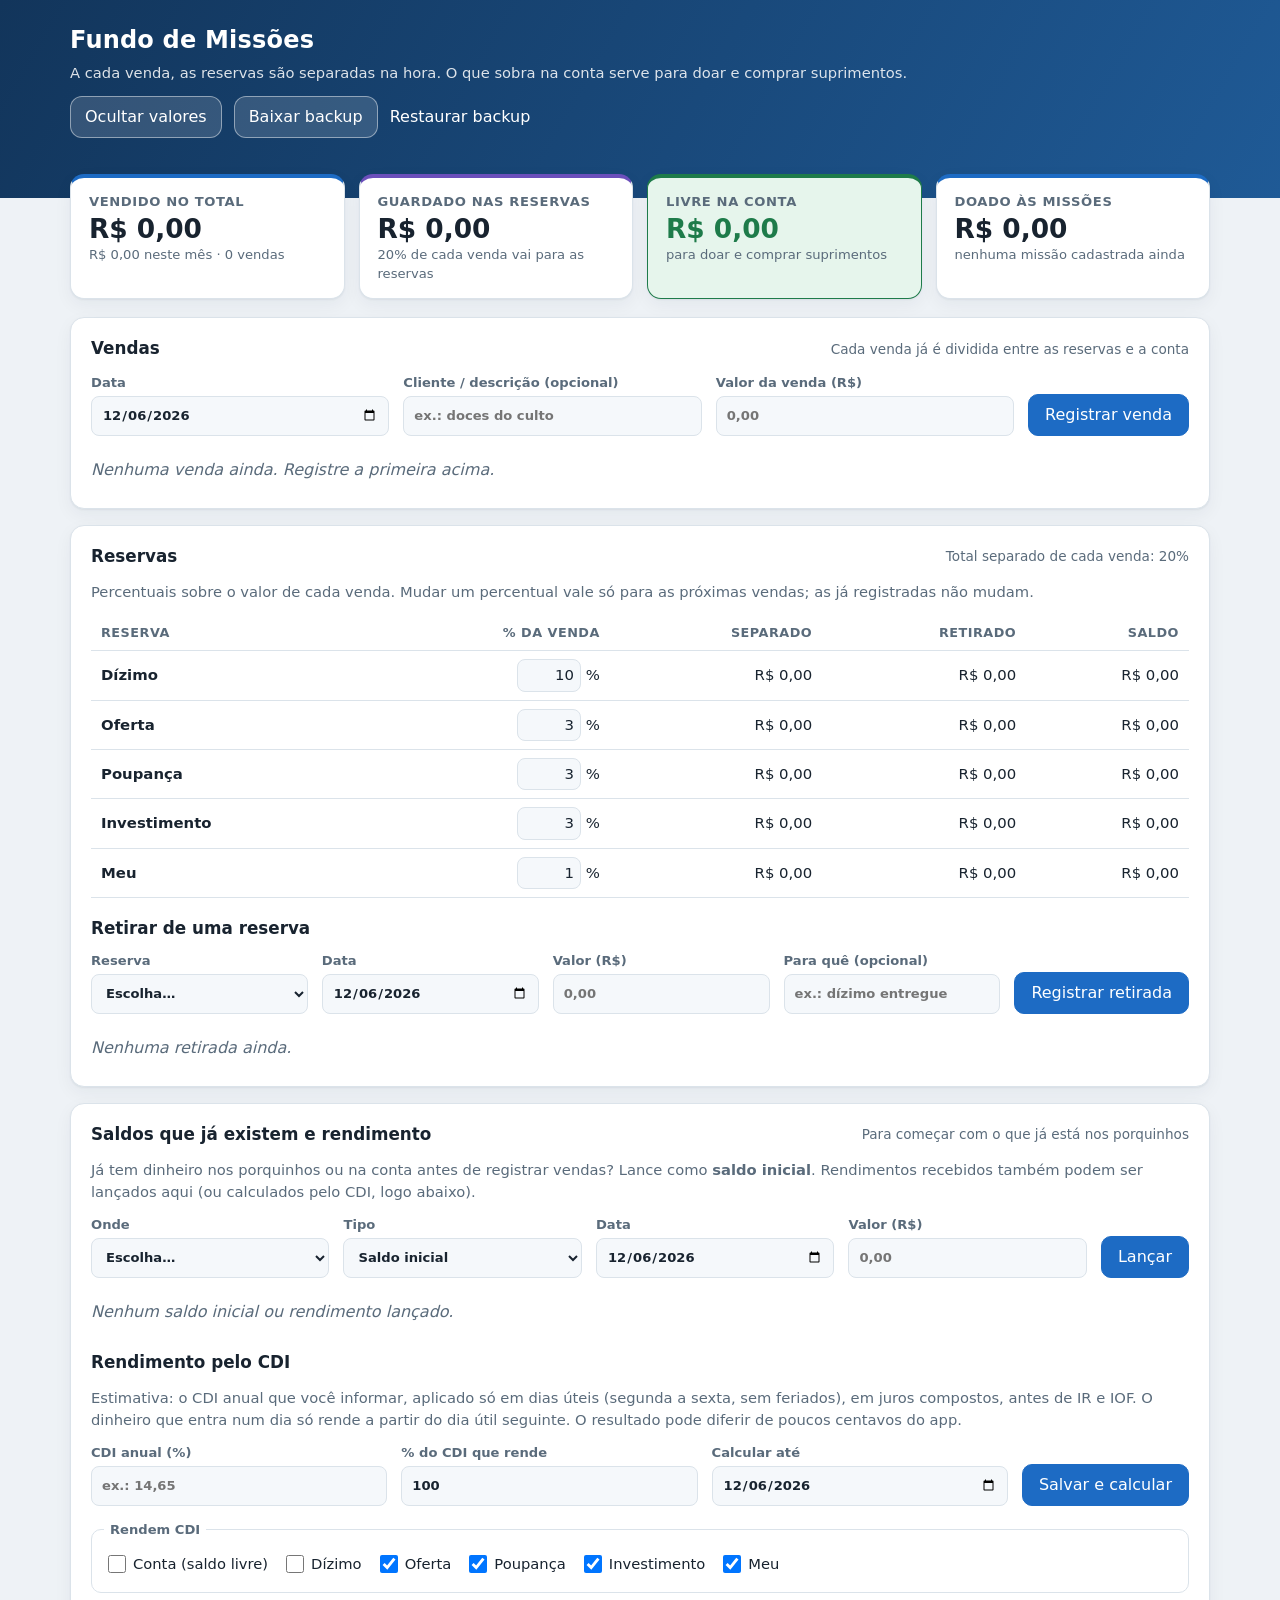
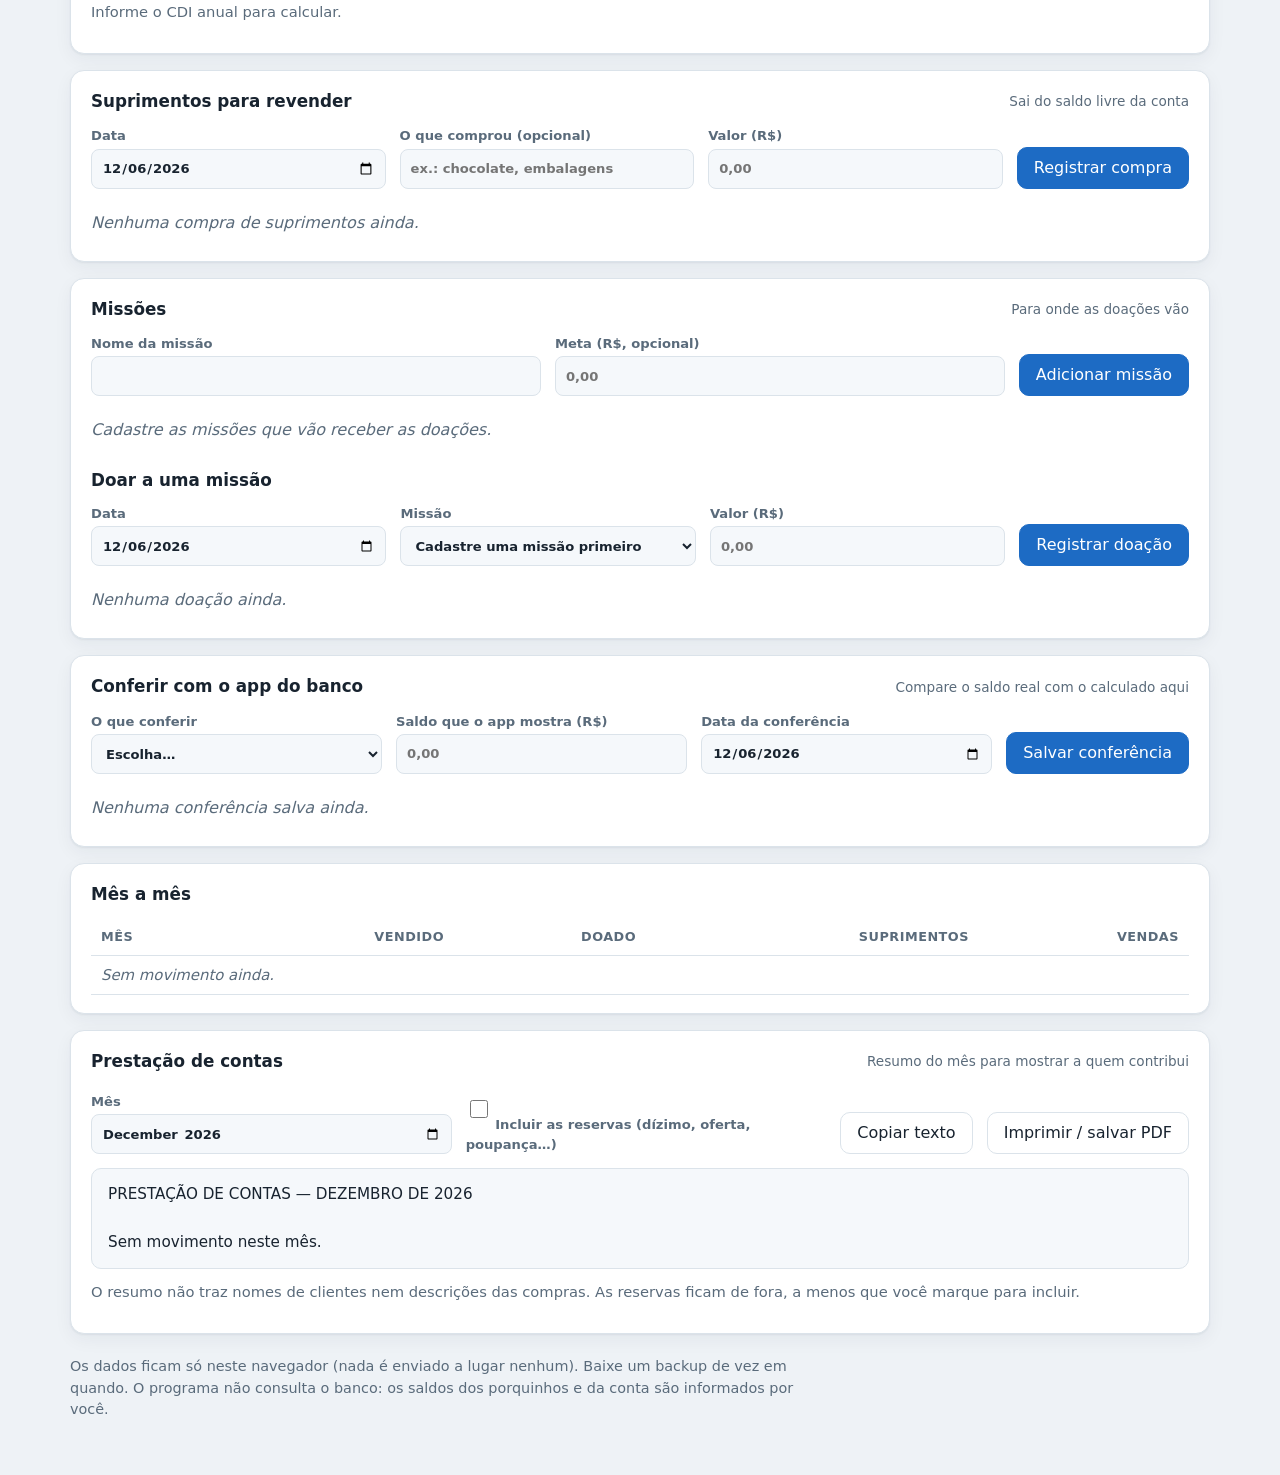
==== missoes/index.html @ 1c04defd "Planejador financeiro e Fundo de Missoes (versao publicada, exemplo generico) Co-Authored-By: Claude" ====
<!doctype html>
<html lang="pt-BR">
<head>
  <meta charset="utf-8">
  <meta name="viewport" content="width=device-width, initial-scale=1">
  <title>Fundo de Missões</title>
  <link rel="stylesheet" href="style.css">
  <link rel="stylesheet" href="missoes.css">
  <link rel="manifest" href="manifest.webmanifest">
  <meta name="theme-color" content="rgb(30,123,74)">
  <link rel="apple-touch-icon" href="icone-192.png">
  <script src="registrar-sw.js" defer></script>
</head>
<body>
  <header class="topo">
    <div class="topo-conteudo">
      <div>
        <h1>Fundo de Missões</h1>
        <p>A cada venda, as reservas são separadas na hora. O que sobra na conta serve para doar e comprar suprimentos.</p>
      </div>
      <div class="topo-acoes">
        <button type="button" id="btn-ocultar" class="ocultar" aria-pressed="false" title="Esconde valores e nomes, por exemplo para apresentar a tela a outras pessoas">Ocultar valores</button>
        <button type="button" id="btn-baixar" class="ocultar" title="Baixa um arquivo com todos os dados">Baixar backup</button>
        <label class="ocultar rotulo-arquivo" title="Restaura os dados de um backup baixado antes">Restaurar backup<input type="file" id="arq-backup" accept=".json,application/json" class="oculto-visual"></label>
      </div>
    </div>
  </header>

  <main>
    <section class="resumo" aria-label="Resumo do fundo" aria-live="polite">
      <article class="kpi">
        <span class="kpi-rotulo">Vendido no total</span>
        <strong id="k-vendido">–</strong>
        <small id="k-vendido-det"></small>
      </article>
      <article class="kpi">
        <span class="kpi-rotulo">Guardado nas reservas</span>
        <strong id="k-reservas">–</strong>
        <small id="k-reservas-det"></small>
      </article>
      <article class="kpi resultado positivo">
        <span class="kpi-rotulo">Livre na conta</span>
        <strong id="k-livre">–</strong>
        <small>para doar e comprar suprimentos</small>
      </article>
      <article class="kpi">
        <span class="kpi-rotulo">Doado às missões</span>
        <strong id="k-enviado">–</strong>
        <small id="k-enviado-det"></small>
      </article>
    </section>

    <p id="msg" class="mensagem" role="status" hidden></p>

    <section class="cartao" aria-labelledby="t-venda">
      <div class="cartao-topo"><h2 id="t-venda">Vendas</h2><span class="dica">Cada venda já é dividida entre as reservas e a conta</span></div>
      <form id="f-venda" class="formulario" autocomplete="off">
        <label>Data<input type="date" id="e-data" required></label>
        <label>Cliente / descrição (opcional)<input type="text" id="e-origem" maxlength="60" placeholder="ex.: doces do culto"></label>
        <label>Valor da venda (R$)<input type="text" id="e-valor" inputmode="decimal" placeholder="0,00" required></label>
        <button type="submit">Registrar venda</button>
      </form>
      <p id="previa" class="nota" aria-live="polite"></p>
      <ul id="entradas" class="mi-lista"></ul>
    </section>

    <section class="cartao" aria-labelledby="t-res">
      <div class="cartao-topo"><h2 id="t-res">Reservas</h2><span id="res-total" class="dica"></span></div>
      <p class="nota">Percentuais sobre o valor de cada venda. Mudar um percentual vale só para as próximas vendas; as já registradas não mudam.</p>
      <div class="tabela-rolagem">
        <table class="mi-tabela">
          <thead><tr><th scope="col">Reserva</th><th scope="col">% da venda</th><th scope="col">Separado</th><th scope="col">Retirado</th><th scope="col">Saldo</th></tr></thead>
          <tbody id="reservas"></tbody>
        </table>
      </div>
      <h3 class="mi-subtitulo">Retirar de uma reserva</h3>
      <form id="f-retirada" class="formulario" autocomplete="off">
        <label>Reserva<select id="r-reserva" required></select></label>
        <label>Data<input type="date" id="r-data" required></label>
        <label>Valor (R$)<input type="text" id="r-valor" inputmode="decimal" placeholder="0,00" required></label>
        <label>Para quê (opcional)<input type="text" id="r-nota" maxlength="60" placeholder="ex.: dízimo entregue"></label>
        <button type="submit">Registrar retirada</button>
      </form>
      <ul id="retiradas" class="mi-lista"></ul>
    </section>

    <section class="cartao" aria-labelledby="t-aj">
      <div class="cartao-topo"><h2 id="t-aj">Saldos que já existem e rendimento</h2><span class="dica">Para começar com o que já está nos porquinhos</span></div>
      <p class="nota">Já tem dinheiro nos porquinhos ou na conta antes de registrar vendas? Lance como <strong>saldo inicial</strong>. Rendimentos recebidos também podem ser lançados aqui (ou calculados pelo CDI, logo abaixo).</p>
      <form id="f-ajuste" class="formulario" autocomplete="off">
        <label>Onde<select id="a-chave" required></select></label>
        <label>Tipo<select id="a-tipo"><option value="inicial">Saldo inicial</option><option value="rendimento">Rendimento recebido</option></select></label>
        <label>Data<input type="date" id="a-data" required></label>
        <label>Valor (R$)<input type="text" id="a-valor" inputmode="decimal" placeholder="0,00" required></label>
        <button type="submit">Lançar</button>
      </form>
      <ul id="ajustes" class="mi-lista"></ul>

      <h3 class="mi-subtitulo">Rendimento pelo CDI</h3>
      <p class="nota">Estimativa: o CDI anual que você informar, aplicado só em dias úteis (segunda a sexta, sem feriados), em juros compostos, antes de IR e IOF. O dinheiro que entra num dia só rende a partir do dia útil seguinte. O resultado pode diferir de poucos centavos do app.</p>
      <form id="f-cdi" class="formulario" autocomplete="off">
        <label>CDI anual (%)<input type="text" id="cdi-anual" inputmode="decimal" placeholder="ex.: 14,65"></label>
        <label>% do CDI que rende<input type="text" id="cdi-pct" inputmode="decimal" placeholder="100" value="100"></label>
        <label>Calcular até<input type="date" id="cdi-ate"></label>
        <button type="submit">Salvar e calcular</button>
      </form>
      <fieldset class="mi-rende"><legend>Rendem CDI</legend><div id="rende-marcas"></div></fieldset>
      <div id="cdi-resultado"></div>
    </section>

    <section class="cartao" aria-labelledby="t-sup">
      <div class="cartao-topo"><h2 id="t-sup">Suprimentos para revender</h2><span class="dica">Sai do saldo livre da conta</span></div>
      <form id="f-suprimento" class="formulario" autocomplete="off">
        <label>Data<input type="date" id="s-data" required></label>
        <label>O que comprou (opcional)<input type="text" id="s-desc" maxlength="60" placeholder="ex.: chocolate, embalagens"></label>
        <label>Valor (R$)<input type="text" id="s-valor" inputmode="decimal" placeholder="0,00" required></label>
        <button type="submit">Registrar compra</button>
      </form>
      <ul id="suprimentos" class="mi-lista"></ul>
    </section>

    <section class="cartao" aria-labelledby="t-missoes">
      <div class="cartao-topo"><h2 id="t-missoes">Missões</h2><span class="dica">Para onde as doações vão</span></div>
      <form id="f-missao" class="formulario" autocomplete="off">
        <label>Nome da missão<input type="text" id="m-nome" maxlength="60" required></label>
        <label>Meta (R$, opcional)<input type="text" id="m-meta" inputmode="decimal" placeholder="0,00"></label>
        <button type="submit">Adicionar missão</button>
      </form>
      <ul id="missoes" class="mi-lista"></ul>
      <h3 class="mi-subtitulo">Doar a uma missão</h3>
      <form id="f-envio" class="formulario" autocomplete="off">
        <label>Data<input type="date" id="v-data" required></label>
        <label>Missão<select id="v-missao" required></select></label>
        <label>Valor (R$)<input type="text" id="v-valor" inputmode="decimal" placeholder="0,00" required></label>
        <button type="submit">Registrar doação</button>
      </form>
      <ul id="envios" class="mi-lista"></ul>
    </section>

    <section class="cartao" aria-labelledby="t-conf">
      <div class="cartao-topo"><h2 id="t-conf">Conferir com o app do banco</h2><span class="dica">Compare o saldo real com o calculado aqui</span></div>
      <form id="f-conf" class="formulario" autocomplete="off">
        <label>O que conferir<select id="c-chave" required></select></label>
        <label>Saldo que o app mostra (R$)<input type="text" id="c-valor" inputmode="decimal" placeholder="0,00"></label>
        <label>Data da conferência<input type="date" id="c-data"></label>
        <button type="submit">Salvar conferência</button>
      </form>
      <ul id="conferencias" class="mi-lista"></ul>
    </section>

    <section class="cartao" aria-labelledby="t-meses">
      <div class="cartao-topo"><h2 id="t-meses">Mês a mês</h2></div>
      <div class="tabela-rolagem">
        <table class="mi-tabela">
          <thead><tr><th scope="col">Mês</th><th scope="col">Vendido</th><th scope="col">Doado</th><th scope="col">Suprimentos</th><th scope="col">Vendas</th></tr></thead>
          <tbody id="meses"></tbody>
        </table>
      </div>
    </section>

    <section class="cartao" id="sec-prestacao" aria-labelledby="t-prest">
      <div class="cartao-topo"><h2 id="t-prest">Prestação de contas</h2><span class="dica">Resumo do mês para mostrar a quem contribui</span></div>
      <div class="formulario">
        <label>Mês<input type="month" id="pc-mes"></label>
        <label class="mi-marca-linha"><span><input type="checkbox" id="pc-reservas"> Incluir as reservas (dízimo, oferta, poupança…)</span></label>
        <button type="button" id="pc-copiar" class="secundario">Copiar texto</button>
        <button type="button" id="pc-imprimir" class="secundario">Imprimir / salvar PDF</button>
      </div>
      <p id="pc-aviso" class="nota" role="status"></p>
      <pre id="pc-texto" class="mi-relatorio" aria-label="Prestação de contas do mês"></pre>
      <p class="nota">O resumo não traz nomes de clientes nem descrições das compras. As reservas ficam de fora, a menos que você marque para incluir.</p>
    </section>

    <p class="aviso">Os dados ficam só neste navegador (nada é enviado a lugar nenhum). Baixe um backup de vez em quando. O programa não consulta o banco: os saldos dos porquinhos e da conta são informados por você.</p>
  </main>

  <script src="calculo.js"></script>
  <script src="app.js"></script>
</body>
</html>
---- missoes/style.css ----
:root {
  --fundo: #eef2f6; --cartao: #ffffff; --texto: #18232f; --suave: #5a6b7b; --borda: #dbe3ea; --campo: #f5f8fb;
  --marca: #12355b; --marca-2: #1f5a96; --azul: #1d6bc4;
  --bom: #1e7b4a; --bom-fundo: #e6f5ec; --ruim: #b3261e; --ruim-fundo: #fcebe9;
  --c-folha: #b85f00; --c-reservas: #6b4fbb; --c-despesas: #1d6bc4; --c-sobra: #1e7b4a; --c-falta: #b3261e;
  --sombra: 0 1px 2px rgba(16, 36, 60, .06), 0 6px 18px rgba(16, 36, 60, .05);
  color-scheme: light dark;
}
@media (prefers-color-scheme: dark) {
  :root {
    --fundo: #0e1620; --cartao: #16222f; --texto: #e7eef5; --suave: #9fb0c0; --borda: #2a3b4c; --campo: #101b27;
    --marca: #0b2540; --marca-2: #1b4676; --azul: #6aa5ee;
    --bom: #5fd391; --bom-fundo: #11322a; --ruim: #ff8a80; --ruim-fundo: #3a1b1a;
    --c-folha: #ffb04d; --c-reservas: #b9a4f5; --c-despesas: #6aa5ee; --c-sobra: #5fd391; --c-falta: #ff8a80;
    --sombra: 0 1px 2px rgba(0, 0, 0, .4);
  }
}
* { box-sizing: border-box; }
body { margin: 0; background: var(--fundo); color: var(--texto); font: 16px/1.5 system-ui, "Segoe UI", Roboto, sans-serif; }
h1, h2, h3, p { margin: 0; }

/* ---------- topo ---------- */
.topo { background: linear-gradient(120deg, var(--marca), var(--marca-2)); color: #fff; }
.topo-conteudo { max-width: 1180px; margin: 0 auto; padding: 22px 20px 60px; display: flex; justify-content: space-between; align-items: center; gap: 12px; flex-wrap: wrap; }
.topo h1 { font-size: 1.5rem; letter-spacing: .2px; }
.topo p { opacity: .85; }
main { max-width: 1180px; margin: 0 auto; padding: 20px 20px 40px; overflow-x: clip; }
.cartao, .kpi { min-width: 0; }

/* ---------- resumo ---------- */
.resumo { display: grid; grid-template-columns: repeat(4, 1fr); gap: 14px; margin: -44px 0 18px; position: relative; }
.kpi { background: var(--cartao); border-radius: 14px; padding: 14px 18px; box-shadow: var(--sombra); border: 1px solid var(--borda); border-top: 4px solid var(--azul); display: flex; flex-direction: column; min-width: 0; }
.kpi:nth-child(2) { border-top-color: var(--c-reservas); }
.kpi:nth-child(3) { border-top-color: var(--c-folha); }
.kpi-rotulo { color: var(--suave); font-size: .82rem; text-transform: uppercase; letter-spacing: .6px; font-weight: 600; }
.kpi strong { font-size: 1.65rem; line-height: 1.25; font-variant-numeric: tabular-nums; }
.kpi small { color: var(--suave); font-size: .82rem; }
.kpi.resultado.positivo { background: var(--bom-fundo); border-color: var(--bom); border-top-color: var(--bom); }
.kpi.resultado.positivo strong { color: var(--bom); }
.kpi.resultado.negativo { background: var(--ruim-fundo); border-color: var(--ruim); border-top-color: var(--ruim); }
.kpi.resultado.negativo strong { color: var(--ruim); }

/* ---------- cartões ---------- */
.cartao { background: var(--cartao); border: 1px solid var(--borda); border-radius: 14px; padding: 18px 20px; box-shadow: var(--sombra); }
.cartao-topo { display: flex; justify-content: space-between; align-items: center; gap: 10px; margin-bottom: 12px; }
.cartao h2, .cartao h3 { font-size: 1.05rem; }
.selo { font-variant-numeric: tabular-nums; font-weight: 700; font-size: .9rem; padding: 3px 12px; border-radius: 99px; background: var(--bom-fundo); color: var(--bom); white-space: nowrap; }
.selo.sai { background: var(--ruim-fundo); color: var(--ruim); }
.nota { color: var(--suave); font-size: .88rem; margin: -4px 0 12px; }

/* ---------- gráfico de fluxo ---------- */
.fluxo { margin-bottom: 20px; }
.barra { position: relative; display: flex; height: 34px; border-radius: 10px; overflow: hidden; background: var(--campo); border: 1px solid var(--borda); }
.seg { height: 100%; min-width: 0; }
.seg.folha { background: var(--c-folha); }
.seg.reservas { background: repeating-linear-gradient(45deg, var(--c-reservas) 0 6px, color-mix(in srgb, var(--c-reservas) 55%, #fff) 6px 11px); }
.seg.despesas { background: var(--c-despesas); }
.seg.sobra { background: var(--c-sobra); }
.marca-receita { position: absolute; top: -4px; bottom: -4px; width: 3px; background: var(--texto); border-radius: 2px; }
.legenda { list-style: none; padding: 0; margin: 14px 0 0; display: grid; grid-template-columns: repeat(auto-fit, minmax(min(100%, 260px), 1fr)); gap: 8px 28px; }
.legenda li { display: flex; align-items: center; gap: 8px; font-size: .9rem; padding: 6px 0; border-bottom: 1px solid var(--borda); }
.legenda .amostra { width: 14px; height: 14px; border-radius: 4px; flex: none; }
.legenda .amostra.folha { background: var(--c-folha); }
.legenda .amostra.reservas { background: repeating-linear-gradient(45deg, var(--c-reservas) 0 3px, color-mix(in srgb, var(--c-reservas) 55%, #fff) 3px 6px); }
.legenda .amostra.despesas { background: var(--c-despesas); }
.legenda .amostra.sobra { background: var(--c-sobra); }
.legenda b { font-variant-numeric: tabular-nums; margin-left: auto; }
.legenda i { color: var(--suave); font-style: normal; font-size: .82rem; min-width: 42px; text-align: right; }
.fluxo .nota { margin: 12px 0 0; }

/* ---------- colunas ---------- */
.colunas { display: grid; grid-template-columns: 1fr 1fr; gap: 20px; align-items: start; }
.coluna { display: flex; flex-direction: column; gap: 16px; min-width: 0; }
.grupo { display: flex; align-items: center; gap: 10px; font-size: .85rem; text-transform: uppercase; letter-spacing: 1px; color: var(--suave); font-weight: 700; }
.ponto { width: 10px; height: 10px; border-radius: 50%; background: var(--bom); }
.ponto.sai { background: var(--ruim); }

.linhas { display: flex; flex-direction: column; margin-bottom: 12px; }
.linha { display: grid; grid-template-columns: 1fr 150px 32px; gap: 8px; align-items: center; padding: 4px 0; border-bottom: 1px solid var(--borda); }
.linha:last-child { border-bottom: 0; }
.linha.reserva { grid-template-columns: 1fr 84px 130px; }
input { font: inherit; color: var(--texto); }
.linha input[type="text"] { width: 100%; padding: 7px 8px; border: 1px solid transparent; border-radius: 8px; background: transparent; }
.linha input[type="text"]:hover { background: var(--campo); }
.moeda { display: flex; align-items: center; border: 1px solid var(--borda); border-radius: 8px; background: var(--campo); padding: 0 8px; }
.moeda span { color: var(--suave); font-size: .85rem; }
.moeda input { width: 100%; border: 0; background: transparent; text-align: right; padding: 7px 0 7px 6px; font-variant-numeric: tabular-nums; }
.moeda input:focus { outline: none; }
.moeda:focus-within, .linha input[type="text"]:focus { border-color: var(--azul); background: var(--cartao); box-shadow: 0 0 0 3px color-mix(in srgb, var(--azul) 25%, transparent); outline: none; }
.linha.reserva .moeda input { padding-left: 0; }
.linha.reserva .valor { text-align: right; font-variant-numeric: tabular-nums; color: var(--ruim); font-size: .95rem; }
.vazio { color: var(--suave); font-style: italic; padding: 8px 0; }

.total-linha { display: flex; justify-content: space-between; gap: 12px; padding: 10px 0 0; border-top: 2px solid var(--borda); font-variant-numeric: tabular-nums; }
.total-linha.destaque { font-size: 1.05rem; color: var(--bom); font-weight: 700; }

/* ---------- botões ---------- */
button { font: inherit; cursor: pointer; border-radius: 10px; padding: 8px 16px; border: 1px solid var(--azul); background: var(--azul); color: #fff; }
button.adicionar { background: transparent; color: var(--azul); border: 1px dashed var(--azul); width: 100%; }
button.adicionar:hover { background: color-mix(in srgb, var(--azul) 10%, transparent); }
button.secundario { background: transparent; color: var(--texto); border-color: var(--borda); }
button.secundario:hover { background: var(--campo); }
button.remover { background: transparent; border: 0; color: var(--suave); padding: 4px; border-radius: 8px; line-height: 1; }
button.remover:hover { color: var(--ruim); background: var(--ruim-fundo); }
button:focus-visible { outline: 3px solid var(--azul); outline-offset: 2px; }

.aviso { color: var(--suave); font-size: .9rem; margin: 22px 0 14px; max-width: 760px; }
.rodape { display: flex; gap: 8px; flex-wrap: wrap; }

@media (max-width: 960px) {
  .resumo { grid-template-columns: repeat(2, 1fr); }
  .colunas { grid-template-columns: 1fr; }
}
@media (max-width: 560px) {
  .resumo { grid-template-columns: 1fr; margin-top: -30px; }
  .linha { grid-template-columns: 1fr 120px 28px; }
  .linha.reserva { grid-template-columns: 1fr 76px 100px; }
  main { padding: 16px 12px 32px; }
}

/* ---------- seletor de mês no topo ---------- */
.seletor-mes { display: flex; align-items: center; gap: 8px; background: rgba(255, 255, 255, .14); padding: 6px 8px 6px 14px; border-radius: 12px; }
.seletor-mes span { font-size: .85rem; opacity: .9; }
.seletor-mes select { font: inherit; color: var(--texto); background: var(--cartao); border: 0; border-radius: 8px; padding: 6px 10px; cursor: pointer; }

/* ---------- tabela mês a mês ---------- */
.mensal { margin-bottom: 20px; }
.dica { color: var(--suave); font-size: .85rem; }
.tabela-rolagem { overflow-x: auto; margin: 0 -4px; padding: 0 4px; }
.tabela { border-collapse: separate; border-spacing: 0; width: 100%; font-size: .8rem; font-variant-numeric: tabular-nums; }
.tabela th, .tabela td { padding: 7px 5px; text-align: right; white-space: nowrap; border-bottom: 1px solid var(--borda); }
.tabela thead th { position: sticky; top: 0; background: var(--cartao); color: var(--suave); font-weight: 600; }
.tabela tbody th { text-align: left; font-weight: 500; position: sticky; left: 0; background: var(--cartao); z-index: 1; padding-right: 18px; }
.tabela thead th:first-child { text-align: left; position: sticky; left: 0; z-index: 2; }
.tabela tr.forte th, .tabela tr.forte td { font-weight: 700; background: var(--campo); }
.tabela td.atual { background: color-mix(in srgb, var(--azul) 14%, transparent); }
.tabela td.ano { border-left: 2px solid var(--borda); font-weight: 600; }
.tabela td.negativo { color: var(--ruim); }
.tabela td.positivo { color: var(--bom); }
button.mes { background: transparent; border: 1px solid transparent; color: var(--texto); padding: 4px 6px; font-size: .8rem; border-radius: 8px; font-weight: 600; }
button.mes:hover { border-color: var(--azul); }
button.mes.atual { background: var(--azul); color: #fff; }

/* ---------- linhas com mês ou prazo ---------- */
.linha.prazo { grid-template-columns: 1fr 138px 92px 32px; }
input.mini[aria-invalid="true"] { border-color: var(--ruim); background: var(--ruim-fundo); }
.linha.mes { grid-template-columns: 1fr 78px 138px 32px; }
.linha.cab { padding: 0 0 2px; border-bottom: 0; color: var(--suave); font-size: .75rem; text-transform: uppercase; letter-spacing: .5px; font-weight: 600; }
.linha.cab span:nth-child(2), .linha.cab span:nth-child(3) { text-align: left; padding-left: 4px; }
.linha.cab.prazo span:nth-child(2) { text-align: right; padding-right: 8px; }
.linha.inativa { opacity: .45; }
.linha.inativa:hover, .linha.inativa:focus-within { opacity: 1; }
select.mini, input.mini { font: inherit; color: var(--texto); background: var(--campo); border: 1px solid var(--borda); border-radius: 8px; padding: 6px 8px; width: 100%; min-width: 0; }
select.mini:focus-visible, input.mini:focus-visible { outline: 3px solid var(--azul); outline-offset: 1px; }

@media (max-width: 560px) {
  .linha.prazo, .linha.mes { grid-template-columns: 1fr 1fr 28px; }
  .linha.prazo > input[type="text"], .linha.mes > input[type="text"], .linha.cab span:first-child { grid-column: 1 / -1; }
  .linha.cab { display: none; }
  .seletor-mes { width: 100%; }
}

.tabela td.antes { color: var(--suave); opacity: .5; text-align: center; }

/* ---------- reajustes ---------- */
.reajustes { margin-bottom: 20px; }
.modo { display: flex; align-items: center; gap: 8px; font-size: .9rem; color: var(--suave); }
.modo select { font: inherit; color: var(--texto); background: var(--campo); border: 1px solid var(--borda); border-radius: 8px; padding: 6px 10px; }
.campos-reajuste { display: grid; grid-template-columns: repeat(auto-fit, minmax(200px, 1fr)); gap: 12px 16px; margin-bottom: 4px; }
.campo-reajuste { display: flex; flex-direction: column; gap: 4px; font-size: .85rem; color: var(--suave); }
.campo-reajuste .moeda input { text-align: right; }
.reajustes .nota { margin: 12px 0 0; }
.linha.prazo.reaj { grid-template-columns: 1fr 104px 80px 98px 26px; gap: 6px; }
.linha.cab.prazo.reaj span:nth-child(3) { text-align: left; padding-left: 4px; }
.linha.cab.prazo.reaj span:nth-child(4) { text-align: left; padding-left: 4px; }
.linha.reaj .moeda input::placeholder { color: var(--suave); opacity: .7; font-size: .8rem; }
.linha.reaj input.mini { padding: 6px 4px; text-align: center; font-size: .9rem; }
@media (max-width: 560px) {
  .linha.prazo.reaj { grid-template-columns: 1fr 1fr 1fr 28px; }
}

/* ---------- modo oculto ---------- */
.topo-acoes { display: flex; align-items: center; gap: 12px; flex-wrap: wrap; }
button.ocultar { background: rgba(255, 255, 255, .14); color: #fff; border: 1px solid rgba(255, 255, 255, .45); padding: 8px 14px; border-radius: 12px; }
button.ocultar:hover { background: rgba(255, 255, 255, .24); }
button.ocultar[aria-pressed="true"] { background: #fff; color: var(--marca); border-color: #fff; font-weight: 600; }
body.oculto .moeda input[readonly] { color: var(--suave); letter-spacing: 2px; cursor: not-allowed; }
body.oculto .kpi strong, body.oculto .selo, body.oculto .legenda b { letter-spacing: 1px; }
@media (max-width: 560px) { .topo-acoes { width: 100%; } .topo-acoes .seletor-mes { width: 100%; } }

/* ---------- navegação entre páginas ---------- */
.paginas { display: flex; gap: 6px; margin-top: 6px; flex-wrap: wrap; }
.paginas a { color: #fff; text-decoration: none; padding: 4px 14px; border-radius: 99px; background: rgba(255, 255, 255, .12); font-size: .92rem; }
.paginas a:hover { background: rgba(255, 255, 255, .24); }
.paginas a[aria-current="page"] { background: #fff; color: var(--marca); font-weight: 600; }
.paginas a:focus-visible { outline: 3px solid #fff; outline-offset: 2px; }

/* ---------- reservas: marca "No aporte" ---------- */
.linha.reserva { grid-template-columns: 1fr 84px 120px 96px; }
.no-aporte { display: flex; align-items: center; gap: 6px; font-size: .8rem; color: var(--suave); cursor: pointer; white-space: nowrap; }
@media (max-width: 560px) { .linha.reserva { grid-template-columns: 1fr 76px 96px; } .no-aporte { grid-column: 1 / -1; } }

/* ---------- página de aportes ---------- */
.modo-linha { display: flex; align-items: center; gap: 14px; flex-wrap: wrap; margin: -4px 0 16px; }
.modo-linha .modo { color: var(--texto); }
.cartao + .cartao { margin-top: 16px; }
.duas { display: grid; grid-template-columns: 1fr 1fr; gap: 28px; }
.sub { font-size: .8rem; text-transform: uppercase; letter-spacing: 1px; color: var(--suave); margin: 0 0 8px; }
.composicao { list-style: none; margin: 0; padding: 0; }
.composicao li { display: flex; justify-content: space-between; gap: 12px; padding: 7px 0; border-bottom: 1px solid var(--borda); font-size: .93rem; font-variant-numeric: tabular-nums; }
.composicao li b { font-weight: 600; white-space: nowrap; }
.composicao li.total { border-bottom: 0; border-top: 2px solid var(--borda); font-weight: 700; font-size: 1rem; color: var(--bom); }
.campos { display: grid; grid-template-columns: repeat(auto-fit, minmax(190px, 1fr)); gap: 12px; }
.cartao > .nota { margin-top: 12px; }

.evolucao { display: flex; align-items: flex-end; gap: 4px; height: 220px; padding-top: 8px; }
.col-ano { flex: 1; min-width: 0; height: 100%; display: flex; flex-direction: column; justify-content: flex-end; align-items: center; gap: 4px; cursor: default; }
.col-ano .pilha { width: 100%; height: calc(100% - 18px); display: flex; flex-direction: column-reverse; justify-content: flex-start; border-radius: 4px 4px 0 0; overflow: hidden; }
.col-ano small { color: var(--suave); font-size: .7rem; line-height: 14px; }
.col-ano.atual small { color: var(--texto); font-weight: 700; }
.col-ano:hover .pilha { filter: brightness(1.08); outline: 2px solid var(--azul); }
.seg-xp { display: block; background: var(--c-despesas); }
.seg-prev { display: block; background: repeating-linear-gradient(45deg, var(--c-folha) 0 5px, color-mix(in srgb, var(--c-folha) 55%, #fff) 5px 9px); }
.legenda .amostra.xp { background: var(--c-despesas); }
.legenda .amostra.prev { background: repeating-linear-gradient(45deg, var(--c-folha) 0 3px, color-mix(in srgb, var(--c-folha) 55%, #fff) 3px 6px); }
.legenda { display: flex; gap: 24px; flex-wrap: wrap; }
.legenda li { border-bottom: 0; }

.cotas { display: grid; grid-template-columns: repeat(auto-fit, minmax(330px, 1fr)); gap: 14px; }
.cota { border: 1px solid var(--borda); border-radius: 12px; padding: 14px 16px; background: var(--campo); }
.cota-topo { display: flex; align-items: center; gap: 10px; margin-bottom: 4px; }
.cota-topo h3 { font-size: 1rem; margin: 0; flex: 1; }
.chip-status { font-size: .75rem; padding: 2px 10px; border-radius: 99px; background: var(--cartao); border: 1px solid var(--borda); color: var(--suave); white-space: nowrap; }
.chip-status.ok { background: var(--bom-fundo); border-color: var(--bom); color: var(--bom); font-weight: 600; }
.cota .nota { margin: 0 0 10px; }
.cota-numeros { display: grid; grid-template-columns: repeat(3, 1fr); gap: 8px; margin: 12px 0 8px; }
.cota-numeros div { display: flex; flex-direction: column; font-size: .75rem; color: var(--suave); }
.cota-numeros strong { font-size: .98rem; color: var(--texto); font-variant-numeric: tabular-nums; }
.progresso { height: 10px; border-radius: 99px; background: var(--borda); overflow: hidden; }
.progresso span { display: block; height: 100%; background: var(--c-sobra); border-radius: 99px; }
.resumo-cotas { margin-top: 16px; max-width: 520px; }
.add-cota { display: flex; gap: 12px; align-items: center; flex-wrap: wrap; margin-top: 16px; }
.add-cota .inline select { margin-left: 8px; }
.inline { display: inline-flex; align-items: center; gap: 8px; font-size: .9rem; color: var(--suave); }
.inline select { font: inherit; color: var(--texto); background: var(--campo); border: 1px solid var(--borda); border-radius: 8px; padding: 6px 10px; }

@media (max-width: 760px) { .duas { grid-template-columns: 1fr; gap: 20px; } .cota-numeros { grid-template-columns: 1fr 1fr 1fr; } }
li.escala { color: var(--suave); font-size: .85rem; margin-left: auto; }

.alerta { background: var(--ruim-fundo); color: var(--ruim); border: 1px solid var(--ruim); border-left-width: 5px; border-radius: 12px; padding: 12px 16px; margin: 0 0 16px; font-size: .95rem; }
.alerta[hidden] { display: none; }
.tabela tr.alerta-linha th, .tabela tr.alerta-linha td { color: var(--ruim); }

/* ---------- página Carteira ---------- */
:root { --k1: #1d6bc4; --k2: #a85500; --k3: #1e7b4a; --k4: #6b4fbb; --k5: #b3261e; --k6: #0b7285; --k7: #7a5c00; --k-texto: #fff; }
@media (prefers-color-scheme: dark) {
  :root { --k1: #6aa5ee; --k2: #ffb04d; --k3: #5fd391; --k4: #b9a4f5; --k5: #ff8a80; --k6: #4fd0e0; --k7: #e6cf4d; --k-texto: #0f1720; }
}
.k1 { background: var(--k1); } .k2 { background: var(--k2); } .k3 { background: var(--k3); } .k4 { background: var(--k4); }
.k5 { background: var(--k5); } .k6 { background: var(--k6); } .k7 { background: var(--k7); }
.importar-linha { display: flex; gap: 10px; flex-wrap: wrap; align-items: center; }
.btn-arquivo { background: var(--azul); color: #fff; border-radius: 10px; padding: 9px 18px; cursor: pointer; border: 1px solid var(--azul); font-weight: 600; }
.btn-arquivo:hover { filter: brightness(1.1); }
.btn-arquivo:focus-within, input[type="file"]:focus-visible + .btn-arquivo { outline: 3px solid var(--azul); outline-offset: 2px; }
.importar .nota { margin: 12px 0 0; }
.importar #status-import { margin-top: 12px; color: var(--texto); }
.barra-classes { display: flex; height: 38px; border-radius: 10px; overflow: hidden; border: 1px solid var(--borda); gap: 2px; background: var(--cartao); }
.seg-classe { display: flex; align-items: center; justify-content: center; color: var(--k-texto); font-weight: 700; font-size: .85rem; min-width: 0; }
.legenda-classes { list-style: none; margin: 14px 0 0; padding: 0; display: grid; grid-template-columns: repeat(auto-fit, minmax(min(100%, 330px), 1fr)); gap: 0 28px; }
.legenda-classes li { display: flex; align-items: center; gap: 10px; padding: 7px 0; border-bottom: 1px solid var(--borda); font-size: .92rem; }
.legenda-classes b { margin-left: auto; font-variant-numeric: tabular-nums; }
.legenda-classes i { font-style: normal; color: var(--suave); min-width: 52px; text-align: right; font-variant-numeric: tabular-nums; }
.num-classe { width: 22px; height: 22px; border-radius: 6px; display: inline-flex; align-items: center; justify-content: center; color: var(--k-texto); font-weight: 700; font-size: .8rem; flex: none; }
.tabela-simples { font-size: .88rem; margin-bottom: 8px; }
.tabela-simples th, .tabela-simples td { padding: 7px 10px; }
.tabela-simples thead th { text-align: right; }
.tabela-simples thead th:first-child, .tabela-simples tbody th { text-align: left; position: static; background: transparent; }
.tabela-simples tbody th { font-weight: 600; white-space: nowrap; }
.tabela-simples td.negativo { color: var(--ruim); } .tabela-simples td.positivo { color: var(--bom); }
#conteudo > .cartao, #secoes > .cartao { margin-top: 16px; }
.cartao h3.sub { margin: 14px 0 6px; }
.alerta.ok { background: var(--bom-fundo); color: var(--bom); border-color: var(--bom); }

/* ---------- página Cartão de crédito ---------- */
.compras { display: flex; flex-direction: column; }
.compra { display: grid; grid-template-columns: minmax(150px, 1.5fr) minmax(110px, 1fr) 118px 138px 74px 104px 104px 30px; gap: 8px; align-items: center; }
.compra.cab { color: var(--suave); font-size: .72rem; text-transform: uppercase; letter-spacing: .5px; font-weight: 600; padding-bottom: 4px; }
.compra-bloco { padding: 10px 0 2px; border-bottom: 1px solid var(--borda); }
.compra-bloco.inativa .compra { opacity: .5; }
.compra-bloco.inativa .compra:hover, .compra-bloco.inativa .compra:focus-within { opacity: 1; }
.compra input.campo-compra { width: 100%; padding: 7px 8px; border: 1px solid transparent; border-radius: 8px; background: transparent; font: inherit; color: var(--texto); }
.compra input.campo-compra:hover { background: var(--campo); }
.compra input.campo-compra:focus { border-color: var(--azul); background: var(--cartao); outline: none; box-shadow: 0 0 0 3px color-mix(in srgb, var(--azul) 25%, transparent); }
.compra input.mini:disabled, .compra select.mini:disabled { opacity: .35; }
.nota-compra { margin: 4px 0 6px 8px; font-size: .82rem; }
.add-linha { display: flex; gap: 10px; flex-wrap: wrap; margin-top: 14px; }
.add-linha .adicionar { width: auto; padding: 8px 20px; }
.seg-rec { display: block; background: var(--c-despesas); }
.seg-parc { display: block; background: repeating-linear-gradient(45deg, var(--c-folha) 0 5px, color-mix(in srgb, var(--c-folha) 55%, #fff) 5px 9px); }
.legenda .amostra.rec { background: var(--c-despesas); }
.legenda .amostra.parc { background: repeating-linear-gradient(45deg, var(--c-folha) 0 3px, color-mix(in srgb, var(--c-folha) 55%, #fff) 3px 6px); }
.tabela tr.sub th, .tabela tr.sub td { color: var(--suave); font-style: italic; }
@media (max-width: 980px) {
  .compra { grid-template-columns: 1fr 1fr 1fr; }
  .compra.cab { display: none; }
  .compra > input.campo-compra:first-child { grid-column: 1 / -1; }
  .compra > button.remover { grid-column: 3; justify-self: end; }
}
@media (max-width: 760px) {
  .evolucao-mensal .col-ano small { font-size: .7rem; }
  .evolucao-mensal .col-ano:not(:nth-child(3n+1)) small { visibility: hidden; }
}

/* ---------- vários cartões ---------- */
.faixa-cartoes { display: grid; grid-template-columns: repeat(auto-fit, minmax(210px, 1fr)); gap: 12px; }
.cartao-resumo { border: 1px solid var(--borda); border-radius: 12px; padding: 12px 14px; background: var(--campo); display: flex; flex-direction: column; gap: 2px; }
.cartao-resumo.ativo { border-color: var(--azul); box-shadow: 0 0 0 2px color-mix(in srgb, var(--azul) 35%, transparent); background: var(--cartao); }
.cartao-resumo .banco { font-size: .72rem; text-transform: uppercase; letter-spacing: .6px; color: var(--suave); font-weight: 600; }
.cartao-resumo h3 { margin: 0; font-size: 1rem; }
.cartao-resumo strong { font-size: 1.35rem; font-variant-numeric: tabular-nums; }
.cartao-resumo small { color: var(--suave); }
.cartao-resumo .ver-so { margin-top: 8px; padding: 5px 10px; font-size: .82rem; }
.cartao-topo .modo { flex-wrap: wrap; }

.cartoes-blocos { display: flex; flex-direction: column; gap: 18px; }
.cartao-bloco { border: 1px solid var(--borda); border-radius: 14px; padding: 14px 16px; background: var(--campo); }
.cartao-bloco .compra-bloco:last-of-type { border-bottom: 0; }
.cartao-bloco-topo { display: flex; gap: 10px; align-items: center; flex-wrap: wrap; margin-bottom: 8px; }
.cartao-bloco-topo input { font: inherit; color: var(--texto); border: 1px solid transparent; background: transparent; border-radius: 8px; padding: 6px 8px; }
.cartao-bloco-topo input:hover { background: var(--cartao); border-color: var(--borda); }
.cartao-bloco-topo input:focus { outline: none; background: var(--cartao); border-color: var(--azul); box-shadow: 0 0 0 3px color-mix(in srgb, var(--azul) 25%, transparent); }
.nome-cartao { font-size: 1.1rem !important; font-weight: 700; width: 190px; }
.banco-cartao { font-size: .85rem !important; color: var(--suave) !important; width: 150px; text-transform: uppercase; letter-spacing: .5px; }
.cartao-bloco-topo .selo { margin-left: auto; background: var(--cartao); border: 1px solid var(--borda); color: var(--texto); }
.cartao-bloco .adicionar { margin-top: 10px; width: auto; padding: 7px 18px; }
.cartao-bloco .vazio { margin: 6px 0; }
.compra-rodape { display: flex; justify-content: space-between; gap: 12px; align-items: center; flex-wrap: wrap; }
.mover { display: inline-flex; align-items: center; gap: 6px; font-size: .78rem; color: var(--suave); }
.mover select { width: auto; padding: 3px 6px; font-size: .8rem; }

/* ---------- cartões dentro do card Despesas ---------- */
.cartoes-resumo { margin-top: 18px; padding-top: 14px; border-top: 2px dashed var(--borda); }
.cartoes-topo { display: flex; justify-content: space-between; align-items: center; gap: 10px; margin-bottom: 6px; }
.cartoes-resumo .composicao li { font-size: .9rem; padding: 5px 0; }
.cartoes-resumo .vazio-li { color: var(--suave); font-style: italic; justify-content: flex-start; }
.cr-check { margin: 10px 0 4px; font-weight: 600; }
.cartoes-resumo .nota { margin: 4px 0 10px; }
.total-linha.destaque-ruim { font-size: 1.05rem; color: var(--ruim); font-weight: 700; }
.link-pagina { display: inline-block; margin-top: 10px; color: var(--azul); font-weight: 600; text-decoration: none; }
.link-pagina:hover { text-decoration: underline; }
.link-pagina:focus-visible { outline: 3px solid var(--azul); outline-offset: 2px; border-radius: 4px; }

.integra { margin: 0 0 16px; }
.integra-check { font-size: 1.02rem; font-weight: 700; }
.integra .nota { margin: 6px 0 0 28px; }

/* ---------- backup ---------- */
.backup-btn { position: relative; }
.backup-btn.atencao::after { content: ""; position: absolute; top: -4px; right: -4px; width: 12px; height: 12px; border-radius: 50%; background: #ffb04d; border: 2px solid var(--marca); }
.dialogo { border: 1px solid var(--borda); border-radius: 16px; padding: 22px 24px; max-width: 520px; width: calc(100% - 32px); background: var(--cartao); color: var(--texto); box-shadow: 0 12px 40px rgba(0, 0, 0, .35); }
.dialogo::backdrop { background: rgba(8, 18, 30, .6); }
.dialogo h2 { margin: 0 0 10px; font-size: 1.2rem; }
.dialogo p { margin: 0 0 10px; font-size: .93rem; }
.bk-aviso { background: color-mix(in srgb, var(--c-folha) 18%, var(--cartao)); border-radius: 10px; padding: 8px 12px; }
.bk-ultimo { color: var(--suave); }
.bk-acoes { display: flex; gap: 10px; flex-wrap: wrap; margin: 14px 0 8px; align-items: center; }
.secundario-arq { background: transparent; color: var(--texto); border: 1px solid var(--borda); font-weight: 500; }
.bk-msg { min-height: 1.4em; color: var(--bom); }
.bk-msg.erro { color: var(--ruim); }

/* ---------- página Aposentadoria ---------- */
.veredito .lead { font-size: 1.08rem; margin: 0 0 14px; line-height: 1.55; }
.barra-meta { height: 14px; border-radius: 99px; background: var(--borda); overflow: hidden; margin-bottom: 8px; }
.barra-meta span { display: block; height: 100%; width: 0; background: var(--c-folha); border-radius: 99px; transition: width .3s; }
.barra-meta.bom span { background: var(--c-sobra); }
.kpi.bom { border-top-color: var(--bom); }
.check-consorcio { margin: 14px 0 4px; }
#resultado > .cartao { margin-bottom: 16px; }
#resultado[hidden], .alerta[hidden] { display: none; }
.grafico-vida svg { width: 100%; height: auto; display: block; }
.gv-grade { stroke: var(--borda); stroke-width: 1; }
.gv-tick { fill: var(--suave); font-size: 11px; }
.gv-marca { stroke: var(--suave); stroke-width: 1; stroke-dasharray: 3 4; }
.gv-rotulo { fill: var(--suave); font-size: 11px; }
.gv-necessario { stroke: var(--ruim); stroke-width: 2; stroke-dasharray: 2 5; }
.gv-rotulo-nec { fill: var(--ruim); font-size: 12px; font-weight: 600; }
.gv-acumulando { fill: none; stroke: var(--c-despesas); stroke-width: 3.5; }
.gv-consumindo { fill: none; stroke: var(--c-folha); stroke-width: 3.5; stroke-dasharray: 9 6; }
.gv-ponto { fill: transparent; cursor: pointer; }
.gv-ponto:hover { fill: var(--azul); opacity: .5; }
.gv-acaba { fill: var(--ruim); font-size: 12px; font-weight: 700; }
.amostra-linha { display: inline-block; width: 34px; height: 0; border-top: 4px solid; flex: none; }
.amostra-linha.acum { border-color: var(--c-despesas); }
.amostra-linha.cons { border-color: var(--c-folha); border-top-style: dashed; }
.amostra-linha.nec { border-color: var(--ruim); border-top-style: dotted; }
.tabela-simples tr.destaque-linha th, .tabela-simples tr.destaque-linha td { background: color-mix(in srgb, var(--azul) 14%, transparent); font-weight: 700; }
.grade-sugestoes { display: grid; grid-template-columns: repeat(auto-fit, minmax(260px, 1fr)); gap: 12px; }
.advice { border: 1px solid var(--borda); border-left: 4px solid var(--azul); border-radius: 10px; padding: 10px 14px; }
.advice.bom { border-left-color: var(--bom); background: var(--bom-fundo); }
.advice.apagada { opacity: .6; border-left-color: var(--borda); }
.advice p { margin: 4px 0 0; font-size: .88rem; color: var(--suave); }
.advice .efeito { color: var(--texto); }

/* ---------- página Patrimônio ---------- */
.colunas-pat { display: grid; grid-template-columns: 1fr 1fr; gap: 16px; align-items: start; margin: 16px 0; }
.colunas-pat .cartao { margin: 0; }
.linha.bem { grid-template-columns: 1fr 104px 150px 32px; }
@media (max-width: 860px) { .colunas-pat { grid-template-columns: 1fr; } }
@media (max-width: 560px) { .linha.bem { grid-template-columns: 1fr 1fr 28px; } .linha.bem > input[type="text"] { grid-column: 1 / -1; } }
main > .cartao + .cartao { margin-top: 16px; }

/* ---------- página Conferência ---------- */
.oculto-visual { position: absolute; width: 1px; height: 1px; overflow: hidden; clip: rect(0 0 0 0); white-space: nowrap; }
.intro { margin: 0; font-size: .95rem; }
#grupos > .cartao { margin-top: 16px; }
main > .cartao { margin-top: 16px; }
.conf-lista { list-style: none; margin: 0; padding: 0; }
.conf-item { display: grid; grid-template-columns: 128px 1fr auto; gap: 14px; align-items: start; padding: 12px 12px 12px 14px; margin-bottom: 8px; border-radius: 10px; border-left: 5px solid var(--borda); background: var(--campo); }
.conf-etiqueta { font-weight: 700; font-size: .85rem; white-space: nowrap; }
.conf-corpo strong { display: block; font-size: .98rem; }
.conf-corpo p { margin: 3px 0 0; font-size: .88rem; color: var(--suave); }
.conf-ir { white-space: nowrap; font-size: .85rem; font-weight: 600; color: var(--azul); text-decoration: none; padding-top: 2px; }
.conf-ir:hover { text-decoration: underline; }
.conf-ir:focus-visible { outline: 3px solid var(--azul); outline-offset: 2px; border-radius: 4px; }
.conf-item.nivel-atencao { border-left-color: var(--ruim); background: var(--ruim-fundo); }
.conf-item.nivel-confirme { border-left-color: var(--c-folha); background: color-mix(in srgb, var(--c-folha) 12%, var(--cartao)); }
.conf-item.nivel-info { border-left-color: var(--azul); }
.conf-item.nivel-ok { border-left-color: var(--bom); background: var(--bom-fundo); }
.conf-item.nivel-atencao .conf-corpo p, .conf-item.nivel-ok .conf-corpo p { color: var(--texto); }
details.conf-grupo summary { cursor: pointer; font-weight: 700; font-size: 1.05rem; }
details.conf-grupo .conf-lista { margin-top: 12px; }
.lista-areas { list-style: none; margin: 0; padding: 0; display: grid; grid-template-columns: repeat(auto-fit, minmax(300px, 1fr)); gap: 0 28px; }
.lista-areas li { display: grid; grid-template-columns: 22px 1fr auto auto; gap: 10px; align-items: center; padding: 8px 0; border-bottom: 1px solid var(--borda); font-size: .92rem; }
.area-marca { font-weight: 700; }
.lista-areas li.feita .area-marca { color: var(--bom); }
.area-estado { color: var(--suave); font-size: .8rem; }
.lista-areas li a { color: var(--azul); font-size: .82rem; font-weight: 600; text-decoration: none; }
@media (max-width: 700px) { .conf-item { grid-template-columns: 1fr; gap: 4px; } }

/* ---------- página Oportunidades ---------- */
.conf-item.sem-etiqueta { grid-template-columns: 1fr; }
.opo-lista, .opo-itens { list-style: none; margin: 0; padding: 0; }
.opo-item { display: grid; grid-template-columns: minmax(0, 1fr) auto; gap: 8px 18px; align-items: start; padding: 12px 14px; margin-bottom: 8px; border-radius: 10px; border-left: 5px solid var(--azul); background: var(--campo); }
.opo-corpo strong { display: block; font-size: .98rem; }
.opo-corpo p { margin: 3px 0 0; font-size: .88rem; color: var(--suave); }
.opo-risco { display: inline-block; margin-top: 4px; padding: 1px 8px; border: 1px solid var(--suave); border-radius: 999px; font-size: .75rem; color: var(--suave); }
.opo-efeitos { display: flex; flex-wrap: wrap; gap: 6px 14px; justify-content: flex-end; }
.opo-efeito { display: flex; flex-direction: column; min-width: 120px; font-size: .85rem; }
.opo-efeito small { color: var(--suave); font-size: .72rem; }
.opo-efeito.bom b { color: var(--bom); }
.opo-efeito.ruim b { color: var(--ruim); }
.opo-pacote .opo-itens li { padding: 4px 0 4px 18px; position: relative; font-size: .92rem; }
.opo-pacote .opo-itens li::before { content: "✓"; position: absolute; left: 0; color: var(--bom); font-weight: 700; }
.opo-pacote > .opo-efeitos { justify-content: flex-start; margin-top: 10px; }
.opo-pacote .opo-efeitos .opo-efeito { min-width: 140px; }
@media (max-width: 700px) { .opo-item { grid-template-columns: 1fr; } .opo-efeitos { justify-content: flex-start; } }

/* ---------- página Início ---------- */
.ini-anos { display: flex; align-items: center; gap: 10px; }
.ini-anos button { min-width: 36px; min-height: 36px; border: 1px solid var(--borda); border-radius: 8px; background: var(--campo); color: var(--texto); font-size: 1.1rem; cursor: pointer; }
.ini-anos button:disabled { opacity: .4; cursor: default; }
.ini-anos button:focus-visible, .ini-mes:focus-visible, .ini-atalho:focus-visible, .ini-sim input:focus-visible { outline: 3px solid var(--azul); outline-offset: 2px; }
.ini-meses { display: grid; grid-template-columns: repeat(auto-fit, minmax(150px, 1fr)); gap: 8px; margin: 10px 0 4px; }
.ini-mes { display: grid; gap: 4px; text-align: left; padding: 8px 10px; border: 1px solid var(--borda); border-radius: 10px; background: var(--campo); color: var(--texto); font: inherit; cursor: pointer; }
.ini-mes:disabled { opacity: .45; cursor: default; }
.ini-mes.atual { border: 2px solid var(--azul); padding: 7px 9px; }
.ini-mes-nome { font-weight: 700; font-size: .85rem; }
.ini-mes-valor { font-size: .9rem; font-weight: 600; }
.ini-trilho { display: block; height: 8px; border-radius: 4px; background: var(--borda); overflow: hidden; }
.ini-barra { display: block; height: 100%; background: var(--bom); }
.ini-mes.falta .ini-barra { background: repeating-linear-gradient(45deg, var(--ruim) 0 4px, transparent 4px 7px); outline: 1px solid var(--ruim); outline-offset: -1px; }
.ini-subtitulo { margin: 16px 0 6px; font-size: 1.05rem; }
.ini-sim { display: grid; gap: 6px; max-width: 560px; }
.ini-sim input[type="range"] { width: 100%; margin-bottom: 8px; }
#sim-resultado { margin-top: 10px; justify-content: flex-start; }
.ini-atalhos { display: grid; grid-template-columns: repeat(auto-fit, minmax(230px, 1fr)); gap: 12px; margin-top: 16px; }
.ini-atalho { display: grid; gap: 4px; padding: 14px 16px; border: 1px solid var(--borda); border-radius: 12px; background: var(--cartao); color: var(--texto); text-decoration: none; }
.ini-atalho:hover { border-color: var(--azul); }
.ini-atalho strong { color: var(--azul); }
.ini-atalho span { font-size: .85rem; color: var(--suave); }

/* ---------- página Pagamentos ---------- */
.botao-sec { min-height: 38px; padding: 6px 14px; border: 1px solid var(--azul); border-radius: 8px; background: var(--campo); color: var(--azul); font: inherit; font-weight: 600; cursor: pointer; }
.botao-sec:disabled { opacity: .45; cursor: default; }
.botao-sec:focus-visible, .pg-filtros button:focus-visible, .pg-data:focus-visible, .pg-marca input:focus-visible { outline: 3px solid var(--azul); outline-offset: 2px; }
.pg-filtros { display: flex; gap: 8px; margin: 10px 0; flex-wrap: wrap; }
.pg-filtros button { min-height: 36px; padding: 4px 14px; border: 1px solid var(--borda); border-radius: 999px; background: var(--campo); color: var(--texto); font: inherit; cursor: pointer; }
.pg-filtros button[aria-pressed="true"] { border: 2px solid var(--azul); font-weight: 700; }
.pg-barra { height: 10px; border-radius: 5px; background: var(--borda); overflow: hidden; margin-bottom: 12px; }
.pg-barra span { display: block; height: 100%; background: var(--bom); }
.pg-lista { list-style: none; margin: 0; padding: 0; }
.pg-item { display: grid; grid-template-columns: 28px minmax(0, 1fr) auto 72px 200px 150px; gap: 12px; align-items: center; padding: 10px 12px; margin-bottom: 8px; border-radius: 10px; border-left: 5px solid var(--c-folha); background: var(--campo); }
.pg-item.paga { border-left-color: var(--bom); background: var(--bom-fundo); }
.pg-marca input { width: 22px; height: 22px; cursor: pointer; }
.pg-corpo strong { display: block; font-size: .96rem; }
.pg-corpo small { color: var(--suave); font-size: .78rem; }
.pg-valor { font-variant-numeric: tabular-nums; white-space: nowrap; }
.pg-estado { font-size: .85rem; font-weight: 600; }
.pg-item.paga .pg-estado { color: var(--bom); }
.pg-data { min-height: 34px; border: 1px solid var(--borda); border-radius: 8px; background: var(--cartao); color: var(--texto); font: inherit; padding: 2px 6px; }
.pg-data:disabled { opacity: .4; }
.pg-dia { min-height: 34px; width: 100%; border: 1px solid var(--borda); border-radius: 8px; background: var(--cartao); color: var(--texto); font: inherit; padding: 2px 6px; }
.pg-dia:focus-visible { outline: 3px solid var(--azul); outline-offset: 2px; }
.pg-item.atrasada { border-left-color: var(--ruim); background: var(--ruim-fundo); }
.pg-item.atrasada .pg-estado { color: var(--ruim); }
.pg-item.alerta { border-left-style: dashed; }
.pg-aviso { margin: 10px 0; padding: 10px 14px; border-radius: 10px; border: 1px solid var(--c-folha); font-weight: 600; }
.pg-aviso.critico { border-color: var(--ruim); background: var(--ruim-fundo); color: var(--ruim); }
@media (max-width: 760px) { .pg-item { grid-template-columns: 28px minmax(0, 1fr) auto; } .pg-dia, .pg-estado, .pg-data { grid-column: 2 / -1; } }

/* ---------- toque no celular: alvos de pelo menos 24 px ---------- */
.no-aporte, label.mi-marca { min-height: 28px; display: inline-flex; align-items: center; }
input[type="range"] { height: 28px; }
.conf-ir { display: inline-block; min-height: 24px; padding: 3px 0; }
button.remover { min-width: 28px; min-height: 28px; }
.lista-areas li a { display: inline-block; min-height: 24px; padding: 3px 0; }
---- missoes/missoes.css ----
/* Complementos do Fundo de Missões (o resto vem do style.css, compartilhado em aparência com o planejador). */
.oculto-visual { position: absolute; width: 1px; height: 1px; overflow: hidden; clip: rect(0 0 0 0); white-space: nowrap; }
main > .cartao { margin-top: 16px; }
.rotulo-arquivo { cursor: pointer; display: inline-block; }
.rotulo-arquivo:focus-within { outline: 3px solid #fff; outline-offset: 2px; }
.topo p { margin-top: 4px; font-size: .92rem; }
.nota { color: var(--suave); font-size: .92rem; }
.mensagem { margin: 0 0 12px; padding: 10px 14px; border-radius: 10px; border: 1px solid var(--bom); background: var(--bom-fundo); font-weight: 600; }
.mensagem.erro { border-color: var(--ruim); background: var(--ruim-fundo); color: var(--ruim); }

.formulario { display: flex; flex-wrap: wrap; gap: 10px 14px; align-items: flex-end; margin: 10px 0 14px; }
.formulario label { display: flex; flex-direction: column; gap: 3px; font-size: .82rem; font-weight: 600; color: var(--suave); flex: 1 1 160px; min-width: 0; }
.formulario input, .formulario select { font: inherit; color: var(--texto); background: var(--campo); border: 1px solid var(--borda); border-radius: 8px; padding: 8px 10px; min-height: 40px; width: 100%; min-width: 0; }
.formulario input:focus-visible, .formulario select:focus-visible { outline: 3px solid var(--azul); outline-offset: 1px; }
.formulario button { min-height: 40px; }

.mi-lista { list-style: none; margin: 0; padding: 0; }
.mi-item { display: grid; grid-template-columns: 110px minmax(0, 1fr) auto 32px; gap: 12px; align-items: center; padding: 8px 4px; border-bottom: 1px solid var(--borda); font-size: .93rem; }
.mi-item .mi-valor { font-variant-numeric: tabular-nums; font-weight: 600; white-space: nowrap; }
.mi-item small { color: var(--suave); }
.mi-item.sem-data { grid-template-columns: minmax(0, 1fr) auto 32px; }
.mi-missao { padding: 12px 4px; border-bottom: 1px solid var(--borda); display: grid; gap: 6px; grid-template-columns: minmax(0, 1fr) 32px; }
.mi-missao-topo { display: flex; justify-content: space-between; gap: 12px; flex-wrap: wrap; }
.mi-barra { grid-column: 1 / -1; height: 10px; border-radius: 5px; background: var(--borda); overflow: hidden; }
.mi-barra span { display: block; height: 100%; background: var(--bom); }
.mi-missao small { grid-column: 1 / -1; color: var(--suave); }
.vazio { color: var(--suave); font-style: italic; padding: 8px 0; }

.tabela-rolagem { overflow-x: auto; }
.mi-tabela { width: 100%; border-collapse: collapse; font-size: .93rem; font-variant-numeric: tabular-nums; }
.mi-tabela th, .mi-tabela td { padding: 8px 10px; border-bottom: 1px solid var(--borda); text-align: right; }
.mi-tabela th:first-child, .mi-tabela td:first-child { text-align: left; }
.mi-tabela thead th { color: var(--suave); font-size: .8rem; text-transform: uppercase; letter-spacing: .5px; }

@media (max-width: 700px) {
  .mi-item { grid-template-columns: minmax(0, 1fr) auto 32px; }
  .mi-item .mi-data { grid-column: 1 / -1; font-size: .8rem; color: var(--suave); }
  .resumo { grid-template-columns: 1fr 1fr; }
}

/* ---------- reservas, conferências ---------- */
.mi-subtitulo { margin: 18px 0 4px; font-size: 1.02rem; }
.mi-pct { width: 64px; font: inherit; color: var(--texto); background: var(--campo); border: 1px solid var(--borda); border-radius: 8px; padding: 4px 6px; text-align: right; }
.mi-pct:focus-visible { outline: 3px solid var(--azul); outline-offset: 1px; }
.mi-conf { display: grid; gap: 2px; padding: 8px 12px; margin-bottom: 8px; border-radius: 10px; border-left: 5px solid var(--bom); background: var(--bom-fundo); font-size: .92rem; }
.mi-conf.diverge { border-left-color: var(--ruim); background: var(--ruim-fundo); }

/* ---------- rendimento (CDI) ---------- */
.mi-rende { border: 1px solid var(--borda); border-radius: 10px; margin: 4px 0 12px; padding: 6px 12px 10px; }
.mi-rende legend { font-size: .82rem; font-weight: 600; color: var(--suave); padding: 0 6px; }
.mi-marca { display: inline-flex; align-items: center; gap: 4px; margin: 4px 14px 4px 0; font-size: .92rem; cursor: pointer; }
.mi-marca input { width: 18px; height: 18px; }
.mi-marca input:focus-visible { outline: 3px solid var(--azul); outline-offset: 2px; }
.botao-lancar { margin-top: 12px; }
.botao-lancar:disabled { opacity: .5; cursor: default; }
.mi-conf button { justify-self: start; margin-top: 6px; padding: 4px 12px; font-size: .85rem; }

/* ---------- prestação de contas ---------- */
.mi-relatorio { margin: 8px 0 12px; padding: 14px 16px; border: 1px solid var(--borda); border-radius: 10px; background: var(--campo); white-space: pre-wrap; font: inherit; font-size: .95rem; line-height: 1.55; }
.mi-marca-linha { flex: 2 1 260px; justify-content: flex-end; }
.mi-marca-linha input { width: 18px; height: 18px; }
@media print {
  .topo, .resumo, .aviso, #msg, main > .cartao:not(#sec-prestacao), #sec-prestacao .formulario, #sec-prestacao .nota, #sec-prestacao .dica { display: none !important; }
  body { background: #fff; color: #000; }
  main { padding: 0; }
  #sec-prestacao { box-shadow: none; border: 0; margin: 0; padding: 0; }
  .mi-relatorio { border: 0; background: #fff; color: #000; font-size: 12pt; }
}
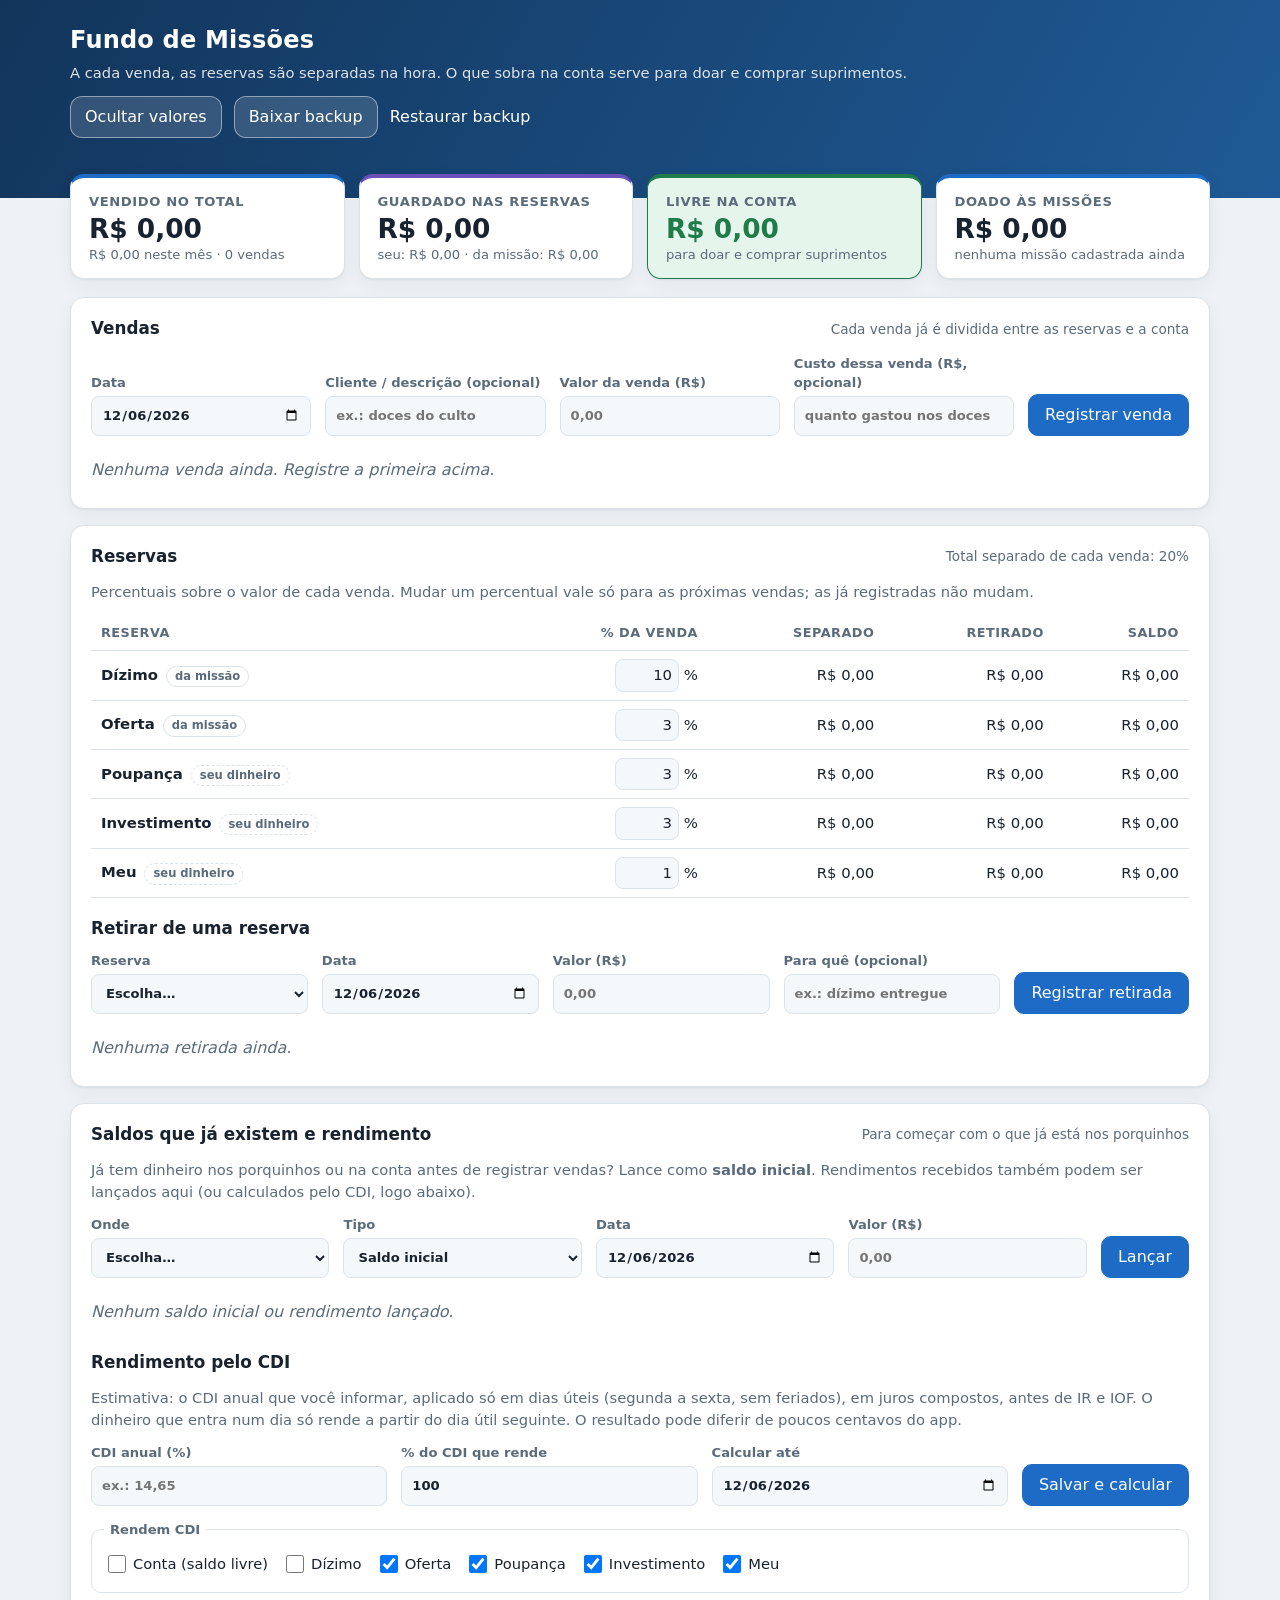
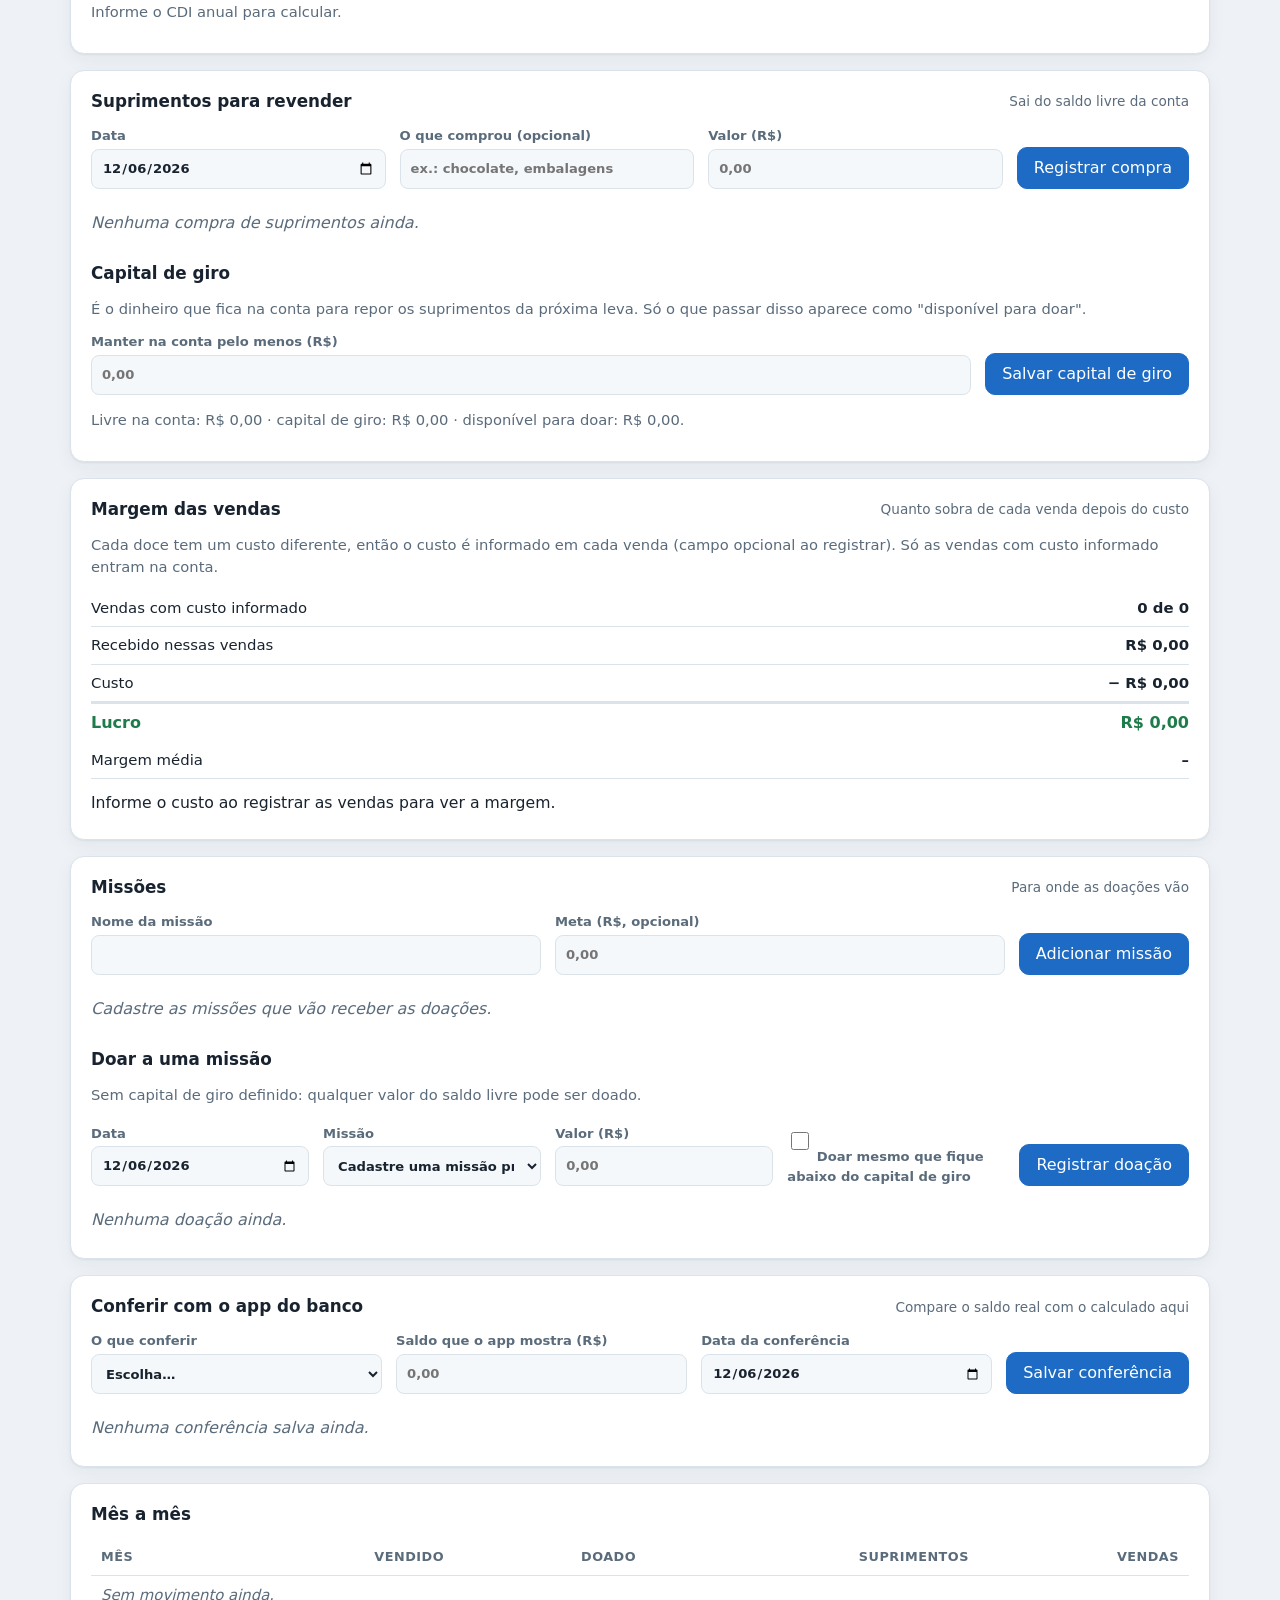
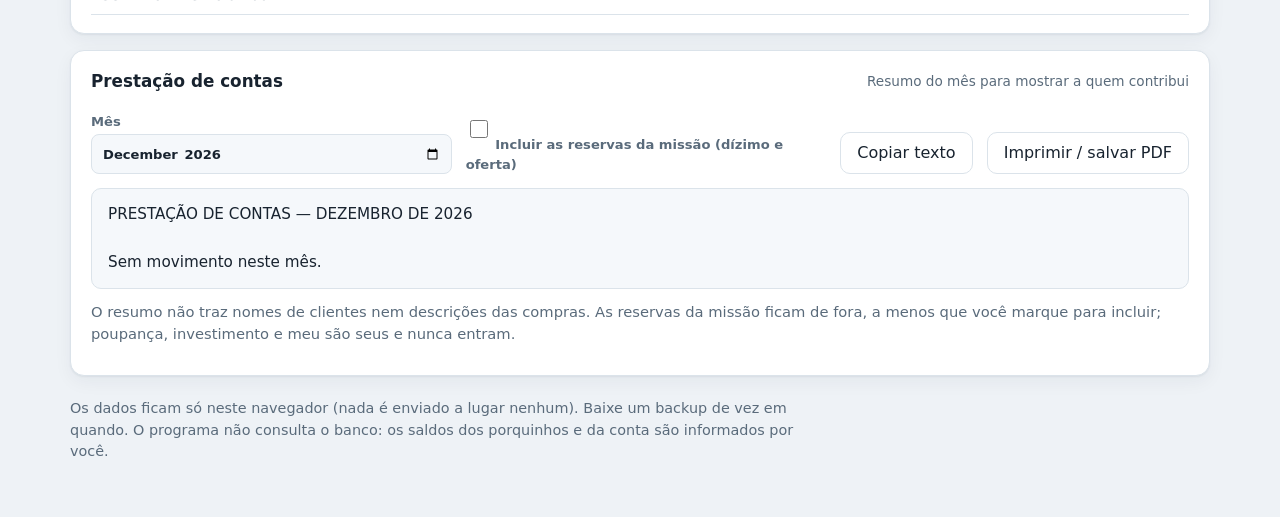
==== commit 42676211: "Melhorias: saude financeira, imposto e custos, cenarios, menu agrupado, orcado x realizado, consorci" ====
--- a/missoes/index.html
+++ b/missoes/index.html
@@ -41,7 +41,7 @@
       <article class="kpi resultado positivo">
         <span class="kpi-rotulo">Livre na conta</span>
         <strong id="k-livre">–</strong>
-        <small>para doar e comprar suprimentos</small>
+        <small id="k-livre-det">para doar e comprar suprimentos</small>
       </article>
       <article class="kpi">
         <span class="kpi-rotulo">Doado às missões</span>
@@ -58,6 +58,7 @@
         <label>Data<input type="date" id="e-data" required></label>
         <label>Cliente / descrição (opcional)<input type="text" id="e-origem" maxlength="60" placeholder="ex.: doces do culto"></label>
         <label>Valor da venda (R$)<input type="text" id="e-valor" inputmode="decimal" placeholder="0,00" required></label>
+        <label>Custo dessa venda (R$, opcional)<input type="text" id="e-custo" inputmode="decimal" placeholder="quanto gastou nos doces"></label>
         <button type="submit">Registrar venda</button>
       </form>
       <p id="previa" class="nota" aria-live="polite"></p>
@@ -117,6 +118,20 @@
         <button type="submit">Registrar compra</button>
       </form>
       <ul id="suprimentos" class="mi-lista"></ul>
+      <h3 class="mi-subtitulo">Capital de giro</h3>
+      <p class="nota">É o dinheiro que fica na conta para repor os suprimentos da próxima leva. Só o que passar disso aparece como "disponível para doar".</p>
+      <form id="f-giro" class="formulario" autocomplete="off">
+        <label>Manter na conta pelo menos (R$)<input type="text" id="g-valor" inputmode="decimal" placeholder="0,00"></label>
+        <button type="submit">Salvar capital de giro</button>
+      </form>
+      <p id="giro-texto" class="nota" role="status"></p>
+    </section>
+
+    <section class="cartao" aria-labelledby="t-margem">
+      <div class="cartao-topo"><h2 id="t-margem">Margem das vendas</h2><span class="dica">Quanto sobra de cada venda depois do custo</span></div>
+      <p class="nota">Cada doce tem um custo diferente, então o custo é informado em cada venda (campo opcional ao registrar). Só as vendas com custo informado entram na conta.</p>
+      <ul id="margem" class="composicao"></ul>
+      <p id="margem-texto" class="lead-menor" role="status"></p>
     </section>
 
     <section class="cartao" aria-labelledby="t-missoes">
@@ -128,10 +143,12 @@
       </form>
       <ul id="missoes" class="mi-lista"></ul>
       <h3 class="mi-subtitulo">Doar a uma missão</h3>
+      <p id="doar-aviso" class="nota"></p>
       <form id="f-envio" class="formulario" autocomplete="off">
         <label>Data<input type="date" id="v-data" required></label>
         <label>Missão<select id="v-missao" required></select></label>
         <label>Valor (R$)<input type="text" id="v-valor" inputmode="decimal" placeholder="0,00" required></label>
+        <label class="mi-marca-linha"><span><input type="checkbox" id="v-mesmo"> Doar mesmo que fique abaixo do capital de giro</span></label>
         <button type="submit">Registrar doação</button>
       </form>
       <ul id="envios" class="mi-lista"></ul>
@@ -162,13 +179,13 @@
       <div class="cartao-topo"><h2 id="t-prest">Prestação de contas</h2><span class="dica">Resumo do mês para mostrar a quem contribui</span></div>
       <div class="formulario">
         <label>Mês<input type="month" id="pc-mes"></label>
-        <label class="mi-marca-linha"><span><input type="checkbox" id="pc-reservas"> Incluir as reservas (dízimo, oferta, poupança…)</span></label>
+        <label class="mi-marca-linha"><span><input type="checkbox" id="pc-reservas"> Incluir as reservas da missão (dízimo e oferta)</span></label>
         <button type="button" id="pc-copiar" class="secundario">Copiar texto</button>
         <button type="button" id="pc-imprimir" class="secundario">Imprimir / salvar PDF</button>
       </div>
       <p id="pc-aviso" class="nota" role="status"></p>
       <pre id="pc-texto" class="mi-relatorio" aria-label="Prestação de contas do mês"></pre>
-      <p class="nota">O resumo não traz nomes de clientes nem descrições das compras. As reservas ficam de fora, a menos que você marque para incluir.</p>
+      <p class="nota">O resumo não traz nomes de clientes nem descrições das compras. As reservas da missão ficam de fora, a menos que você marque para incluir; poupança, investimento e meu são seus e nunca entram.</p>
     </section>
 
     <p class="aviso">Os dados ficam só neste navegador (nada é enviado a lugar nenhum). Baixe um backup de vez em quando. O programa não consulta o banco: os saldos dos porquinhos e da conta são informados por você.</p>
--- a/missoes/style.css
+++ b/missoes/style.css
@@ -189,7 +189,9 @@
 @media (max-width: 560px) { .topo-acoes { width: 100%; } .topo-acoes .seletor-mes { width: 100%; } }
 
 /* ---------- navegação entre páginas ---------- */
-.paginas { display: flex; gap: 6px; margin-top: 6px; flex-wrap: wrap; }
+.paginas { display: flex; gap: 8px 22px; margin-top: 6px; flex-wrap: wrap; align-items: center; }
+.grupo-menu { display: flex; gap: 6px; flex-wrap: wrap; align-items: center; }
+.grupo-rotulo { color: rgba(255, 255, 255, .85); font-size: .72rem; font-weight: 700; text-transform: uppercase; letter-spacing: .7px; margin-right: 2px; }
 .paginas a { color: #fff; text-decoration: none; padding: 4px 14px; border-radius: 99px; background: rgba(255, 255, 255, .12); font-size: .92rem; }
 .paginas a:hover { background: rgba(255, 255, 255, .24); }
 .paginas a[aria-current="page"] { background: #fff; color: var(--marca); font-weight: 600; }
@@ -489,7 +491,7 @@
 .pg-barra { height: 10px; border-radius: 5px; background: var(--borda); overflow: hidden; margin-bottom: 12px; }
 .pg-barra span { display: block; height: 100%; background: var(--bom); }
 .pg-lista { list-style: none; margin: 0; padding: 0; }
-.pg-item { display: grid; grid-template-columns: 28px minmax(0, 1fr) auto 72px 200px 150px; gap: 12px; align-items: center; padding: 10px 12px; margin-bottom: 8px; border-radius: 10px; border-left: 5px solid var(--c-folha); background: var(--campo); }
+.pg-item { display: grid; grid-template-columns: 28px minmax(0, 1fr) auto 72px 200px 150px 150px; gap: 12px; align-items: center; padding: 10px 12px; margin-bottom: 8px; border-radius: 10px; border-left: 5px solid var(--c-folha); background: var(--campo); }
 .pg-item.paga { border-left-color: var(--bom); background: var(--bom-fundo); }
 .pg-marca input { width: 22px; height: 22px; cursor: pointer; }
 .pg-corpo strong { display: block; font-size: .96rem; }
@@ -506,7 +508,9 @@
 .pg-item.alerta { border-left-style: dashed; }
 .pg-aviso { margin: 10px 0; padding: 10px 14px; border-radius: 10px; border: 1px solid var(--c-folha); font-weight: 600; }
 .pg-aviso.critico { border-color: var(--ruim); background: var(--ruim-fundo); color: var(--ruim); }
-@media (max-width: 760px) { .pg-item { grid-template-columns: 28px minmax(0, 1fr) auto; } .pg-dia, .pg-estado, .pg-data { grid-column: 2 / -1; } }
+@media (max-width: 760px) { .pg-item { grid-template-columns: 28px minmax(0, 1fr) auto; } .pg-dia, .pg-estado, .pg-data, .pg-real { grid-column: 2 / -1; } .vazio-real { display: none; } }
+.pg-real { min-width: 0; }
+.pg-real input { min-height: 34px; }
 
 /* ---------- toque no celular: alvos de pelo menos 24 px ---------- */
 .no-aporte, label.mi-marca { min-height: 28px; display: inline-flex; align-items: center; }
@@ -514,3 +518,31 @@
 .conf-ir { display: inline-block; min-height: 24px; padding: 3px 0; }
 button.remover { min-width: 28px; min-height: 28px; }
 .lista-areas li a { display: inline-block; min-height: 24px; padding: 3px 0; }
+
+/* ---------- saúde financeira (Início) ---------- */
+.saude { display: grid; grid-template-columns: repeat(auto-fit, minmax(240px, 1fr)); gap: 12px; margin: 10px 0; }
+.saude-item { padding: 12px 14px; border-radius: 12px; border: 1px solid var(--borda); border-left: 5px solid var(--borda); background: var(--campo); display: grid; gap: 4px; align-content: start; }
+.saude-topo { display: flex; justify-content: space-between; gap: 8px; flex-wrap: wrap; align-items: baseline; }
+.saude-titulo { font-weight: 600; font-size: .9rem; }
+.saude-nivel { font-size: .78rem; font-weight: 700; }
+.saude-item strong { font-size: 1.6rem; line-height: 1.2; font-variant-numeric: tabular-nums; }
+.saude-item p { font-size: .85rem; color: var(--suave); }
+.saude-item.nivel-bom { border-left-color: var(--bom); background: var(--bom-fundo); }
+.saude-item.nivel-bom .saude-nivel { color: var(--bom); }
+.saude-item.nivel-atencao { border-left-color: var(--c-folha); border-left-style: dashed; }
+.saude-item.nivel-atencao .saude-nivel { color: var(--c-folha); }
+.saude-item.nivel-alerta { border-left-color: var(--ruim); background: var(--ruim-fundo); }
+.saude-item.nivel-alerta .saude-nivel { color: var(--ruim); }
+.saude-item.nivel-bom p, .saude-item.nivel-alerta p { color: var(--texto); }
+.alerta.atencao-bruto { background: color-mix(in srgb, var(--c-folha) 12%, var(--cartao)); color: var(--texto); border-color: var(--c-folha); margin: 12px 0 0; }
+.lead-menor { margin: 12px 0 6px; font-size: .98rem; }
+#tabela-cenarios thead th small { display: block; font-weight: 400; color: var(--suave); font-size: .75rem; }
+
+/* ---------- primeiros passos (Início) ---------- */
+.passos-lista { list-style: none; margin: 10px 0 0; padding: 0; }
+.passo { display: grid; grid-template-columns: 22px minmax(0, 1fr) auto auto; gap: 10px; align-items: center; padding: 8px 0; border-bottom: 1px solid var(--borda); font-size: .93rem; }
+.passo-marca { font-weight: 700; color: var(--c-folha); }
+.passo-nome small { color: var(--suave); }
+.passo button { padding: 4px 12px; font-size: .85rem; min-height: 32px; }
+.passo-mais { padding: 8px 0; color: var(--suave); font-size: .88rem; }
+@media (max-width: 640px) { .passo { grid-template-columns: 22px minmax(0, 1fr); } .passo > a, .passo > button { grid-column: 2; justify-self: start; } }
--- a/missoes/missoes.css
+++ b/missoes/missoes.css
@@ -66,3 +66,8 @@
   #sec-prestacao { box-shadow: none; border: 0; margin: 0; padding: 0; }
   .mi-relatorio { border: 0; background: #fff; color: #000; font-size: 12pt; }
 }
+
+/* ---------- giro, margem, reservas pessoais ---------- */
+.lead-menor { margin: 12px 0 6px; font-size: .98rem; }
+.mi-tag { display: inline-block; margin-left: 8px; padding: 1px 8px; border-radius: 999px; border: 1px solid var(--borda); font-size: .72rem; font-weight: 600; color: var(--suave); }
+.mi-tag.seu { border-style: dashed; }
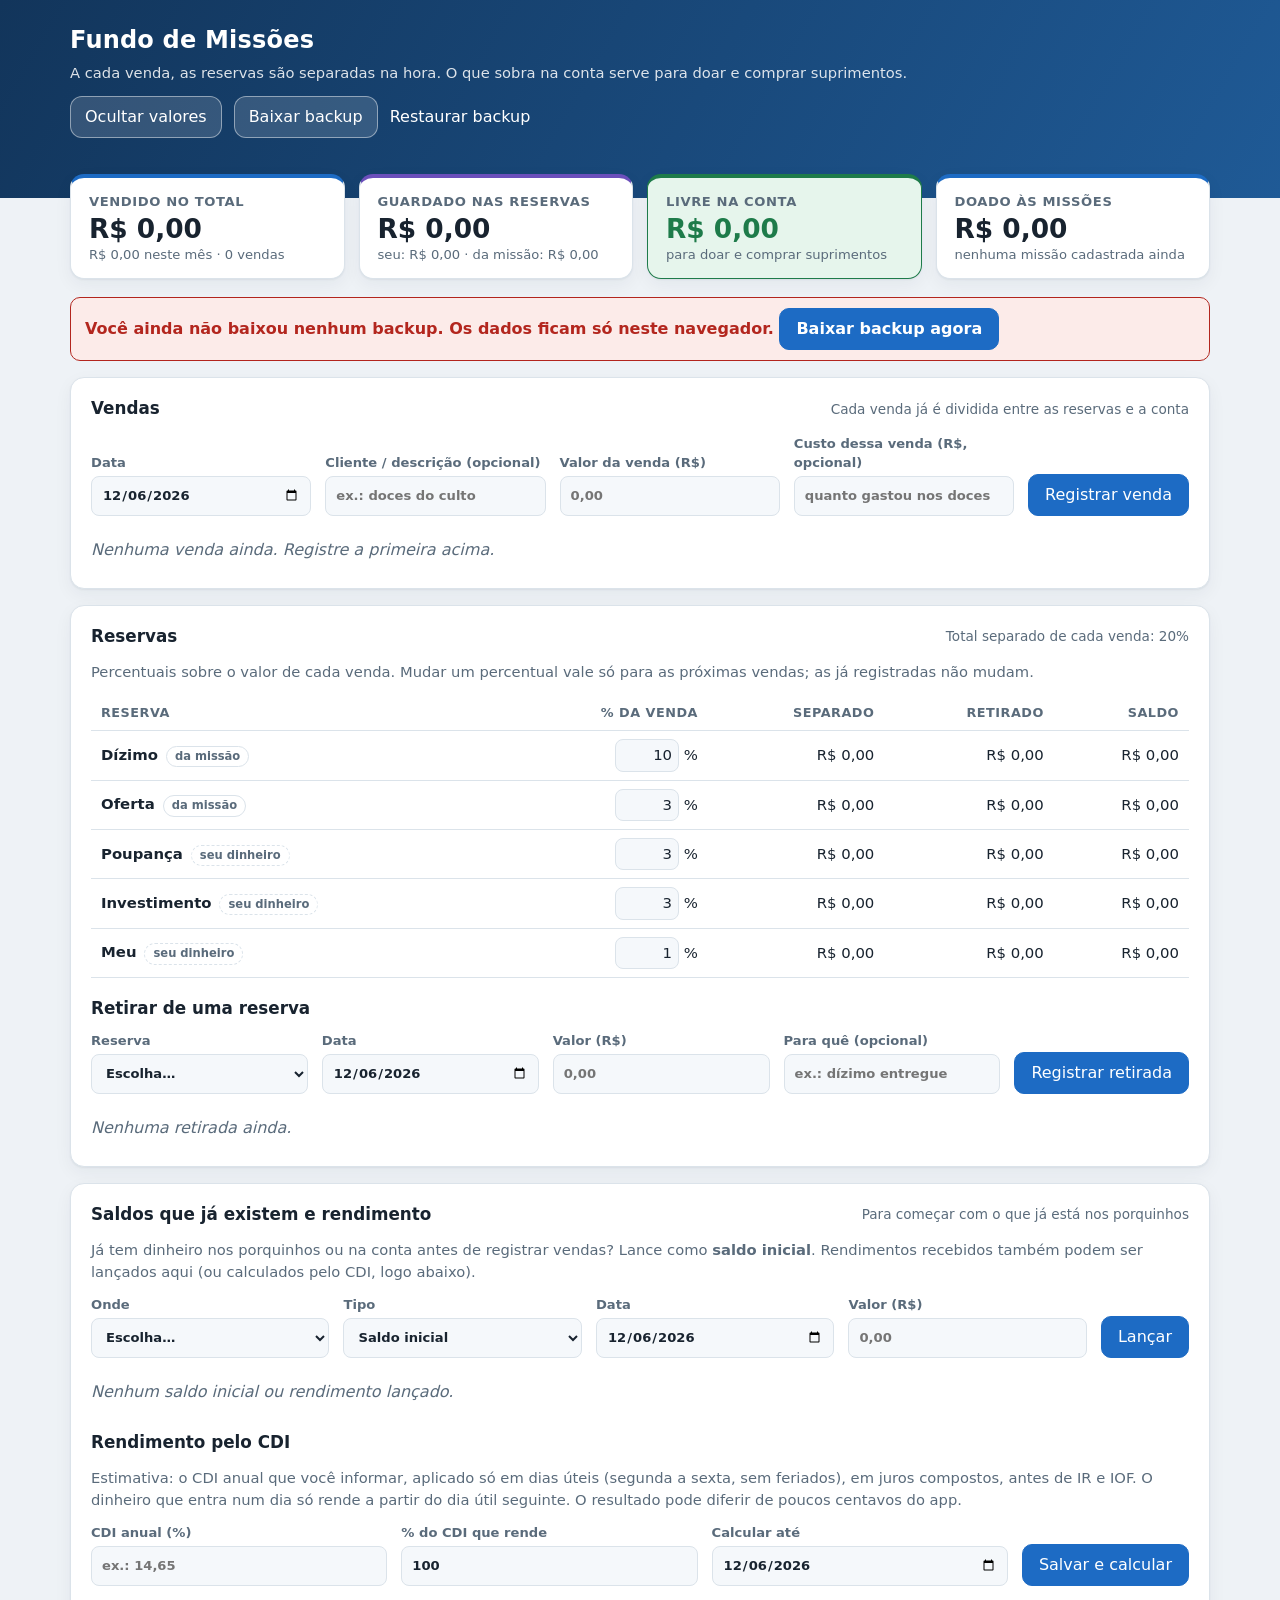
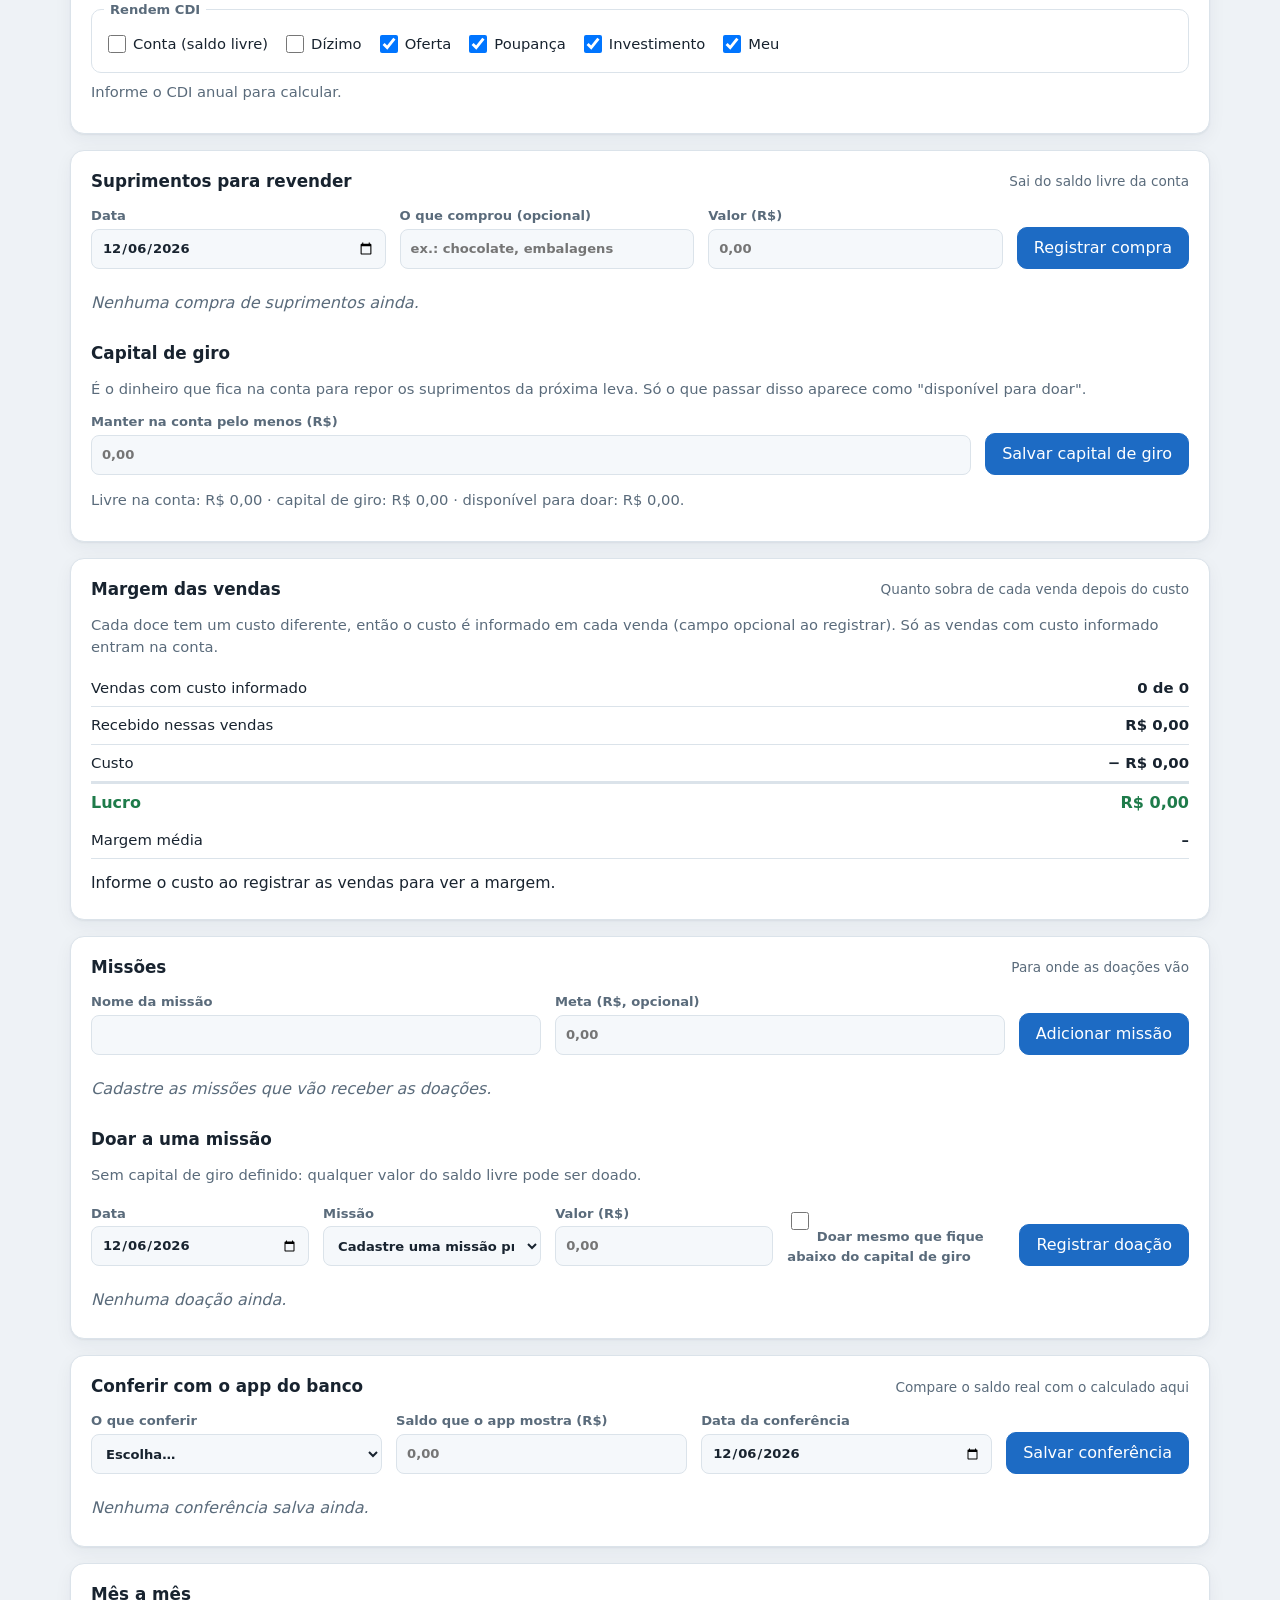
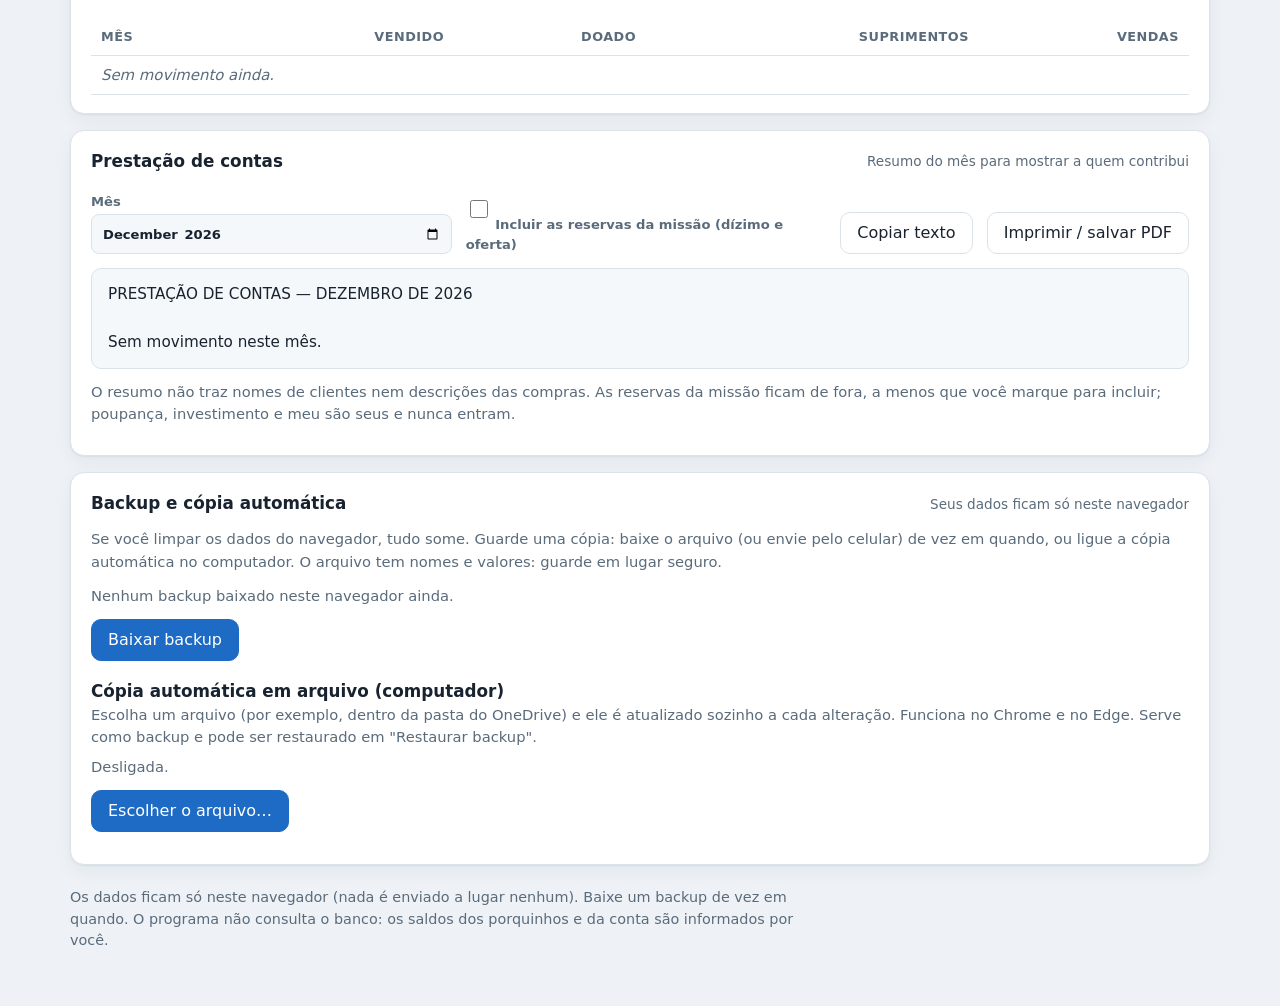
==== commit 515a44c8: "Backup: enviar pelo celular, copia automatica em arquivo e aviso no Fundo de Missoes Co-Authored-By:" ====
--- a/missoes/index.html
+++ b/missoes/index.html
@@ -51,6 +51,9 @@
     </section>
 
     <p id="msg" class="mensagem" role="status" hidden></p>
+    <div id="aviso-backup" class="mensagem erro" role="status" hidden>
+      <span id="aviso-backup-texto"></span> <button type="button" id="aviso-backup-botao">Baixar backup agora</button>
+    </div>
 
     <section class="cartao" aria-labelledby="t-venda">
       <div class="cartao-topo"><h2 id="t-venda">Vendas</h2><span class="dica">Cada venda já é dividida entre as reservas e a conta</span></div>
@@ -188,10 +191,31 @@
       <p class="nota">O resumo não traz nomes de clientes nem descrições das compras. As reservas da missão ficam de fora, a menos que você marque para incluir; poupança, investimento e meu são seus e nunca entram.</p>
     </section>
 
+    <section class="cartao" aria-labelledby="t-bk">
+      <div class="cartao-topo"><h2 id="t-bk">Backup e cópia automática</h2><span class="dica">Seus dados ficam só neste navegador</span></div>
+      <p class="nota">Se você limpar os dados do navegador, tudo some. Guarde uma cópia: baixe o arquivo (ou envie pelo celular) de vez em quando, ou ligue a cópia automática no computador. O arquivo tem nomes e valores: guarde em lugar seguro.</p>
+      <p id="bk-status" class="nota" role="status"></p>
+      <div class="formulario">
+        <button type="button" id="bk-baixar">Baixar backup</button>
+        <button type="button" id="bk-enviar" hidden>Enviar backup…</button>
+      </div>
+      <div id="bk-copia" hidden>
+        <h3 class="mi-subtitulo">Cópia automática em arquivo (computador)</h3>
+        <p class="nota">Escolha um arquivo (por exemplo, dentro da pasta do OneDrive) e ele é atualizado sozinho a cada alteração. Funciona no Chrome e no Edge. Serve como backup e pode ser restaurado em "Restaurar backup".</p>
+        <p id="bk-copia-texto" class="nota" role="status"></p>
+        <div class="formulario">
+          <button type="button" id="bk-copia-escolher">Escolher o arquivo…</button>
+          <button type="button" id="bk-copia-reativar" hidden>Reativar</button>
+          <button type="button" id="bk-copia-desligar" class="secundario" hidden>Desligar</button>
+        </div>
+      </div>
+    </section>
+
     <p class="aviso">Os dados ficam só neste navegador (nada é enviado a lugar nenhum). Baixe um backup de vez em quando. O programa não consulta o banco: os saldos dos porquinhos e da conta são informados por você.</p>
   </main>
 
   <script src="calculo.js"></script>
+  <script src="copia-automatica.js"></script>
   <script src="app.js"></script>
 </body>
 </html>
--- a/missoes/style.css
+++ b/missoes/style.css
@@ -546,3 +546,18 @@
 .passo button { padding: 4px 12px; font-size: .85rem; min-height: 32px; }
 .passo-mais { padding: 8px 0; color: var(--suave); font-size: .88rem; }
 @media (max-width: 640px) { .passo { grid-template-columns: 22px minmax(0, 1fr); } .passo > a, .passo > button { grid-column: 2; justify-self: start; } }
+
+/* ---------- conferir com o contracheque / detalhes recolhíveis ---------- */
+.corrigir-classes { margin-top: 14px; }
+.corrigir-classes summary { cursor: pointer; font-weight: 600; padding: 6px 0; }
+.corrigir-classes summary:focus-visible { outline: 3px solid var(--azul); outline-offset: 2px; border-radius: 4px; }
+.cc-grupo th { text-align: left; background: var(--campo); font-size: .8rem; text-transform: uppercase; letter-spacing: .4px; color: var(--suave); }
+#cc-resumo td input, #cc-itens td input { width: 130px; text-align: right; }
+.cc-form { display: flex; flex-wrap: wrap; gap: 10px 14px; margin: 10px 0; }
+.cc-form label { display: flex; flex-direction: column; gap: 3px; font-size: .82rem; font-weight: 600; color: var(--suave); }
+.cc-form select { font: inherit; color: var(--texto); background: var(--campo); border: 1px solid var(--borda); border-radius: 8px; padding: 6px 10px; min-height: 40px; }
+.cc-form select:focus-visible { outline: 3px solid var(--azul); outline-offset: 1px; }
+
+/* ---------- cópia automática no diálogo de backup ---------- */
+.bk-copia { margin-top: 14px; padding-top: 12px; border-top: 1px solid var(--borda); }
+.bk-sub { font-size: 1rem; margin-bottom: 4px; }
